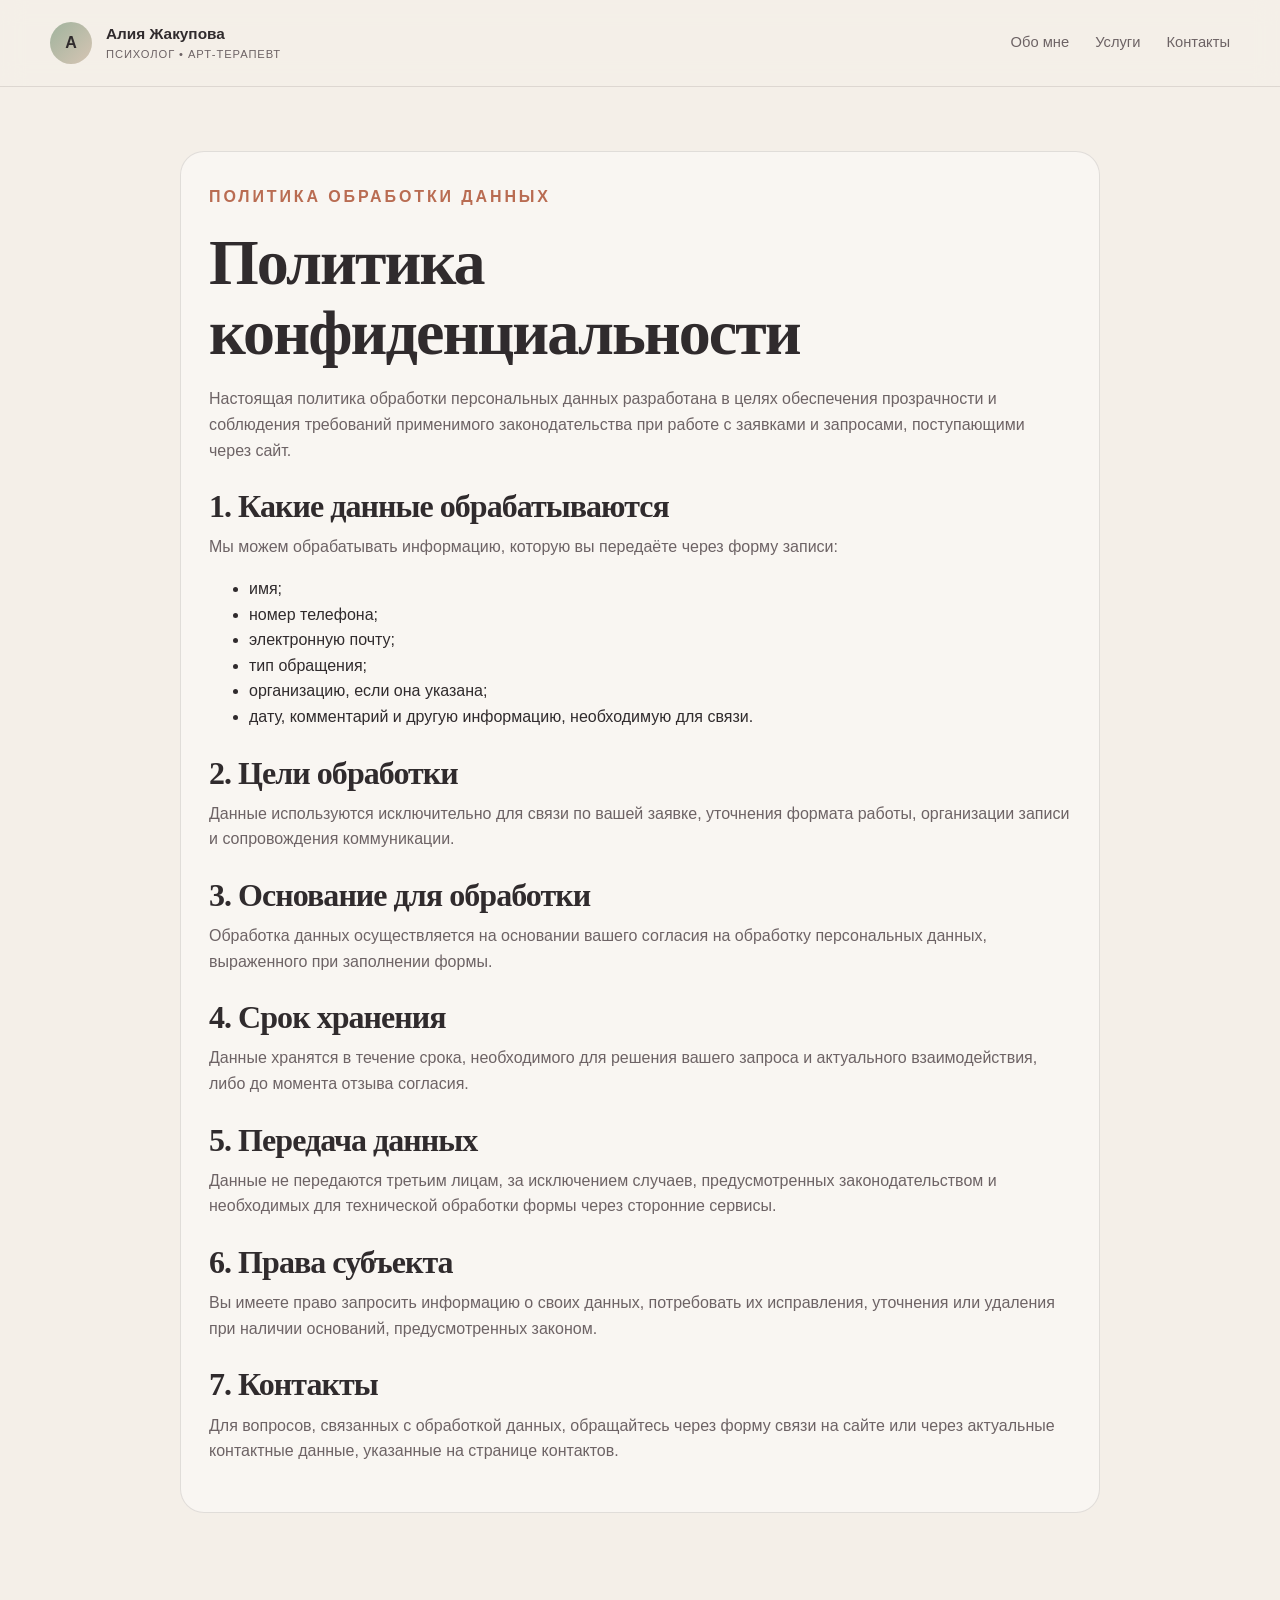
==== privacy-policy.html @ 126ed972 "Initial website build" ====
<!DOCTYPE html>
<html lang="ru">
  <head>
    <meta charset="UTF-8" />
    <meta name="viewport" content="width=device-width, initial-scale=1.0" />
    <title>Политика обработки данных | Алия Жакупова</title>
    <link rel="icon" href="./assets/favicon.svg" type="image/svg+xml" />
    <link rel="stylesheet" href="./styles.css" />
    <style>
      .policy-wrap {
        max-width: 920px;
        margin: 64px auto 96px;
        background: rgba(255,255,255,0.42);
        border: 1px solid var(--border);
        border-radius: 24px;
        padding: 32px 28px;
      }
      .policy-wrap h1 {
        margin-bottom: 18px;
      }
      .policy-wrap h2 {
        font-size: 2rem;
        margin-top: 26px;
      }
      .policy-wrap p,
      .policy-wrap li {
        font-size: 1rem;
      }
    </style>
  </head>
  <body>
    <header class="site-header">
      <div class="container nav-wrap">
        <a href="./index.html" class="brand" aria-label="Главная">
          <span class="brand-mark">А</span>
          <span>
            <strong>Алия Жакупова</strong>
            <small>Психолог • Арт-терапевт</small>
          </span>
        </a>
        <nav class="main-nav" aria-label="Навигация на страницу политики">
          <a href="./index.html#about">Обо мне</a>
          <a href="./index.html#services">Услуги</a>
          <a href="./index.html#contact">Контакты</a>
        </nav>
      </div>
    </header>

    <main class="container policy-wrap">
      <p class="eyebrow">Политика обработки данных</p>
      <h1>Политика конфиденциальности</h1>
      <p>
        Настоящая политика обработки персональных данных разработана в целях обеспечения прозрачности и соблюдения требований
        применимого законодательства при работе с заявками и запросами, поступающими через сайт.
      </p>

      <h2>1. Какие данные обрабатываются</h2>
      <p>Мы можем обрабатывать информацию, которую вы передаёте через форму записи:</p>
      <ul>
        <li>имя;</li>
        <li>номер телефона;</li>
        <li>электронную почту;</li>
        <li>тип обращения;</li>
        <li>организацию, если она указана;</li>
        <li>дату, комментарий и другую информацию, необходимую для связи.</li>
      </ul>

      <h2>2. Цели обработки</h2>
      <p>Данные используются исключительно для связи по вашей заявке, уточнения формата работы, организации записи и сопровождения коммуникации.</p>

      <h2>3. Основание для обработки</h2>
      <p>Обработка данных осуществляется на основании вашего согласия на обработку персональных данных, выраженного при заполнении формы.</p>

      <h2>4. Срок хранения</h2>
      <p>Данные хранятся в течение срока, необходимого для решения вашего запроса и актуального взаимодействия, либо до момента отзыва согласия.</p>

      <h2>5. Передача данных</h2>
      <p>Данные не передаются третьим лицам, за исключением случаев, предусмотренных законодательством и необходимых для технической обработки формы через сторонние сервисы.</p>

      <h2>6. Права субъекта</h2>
      <p>Вы имеете право запросить информацию о своих данных, потребовать их исправления, уточнения или удаления при наличии оснований, предусмотренных законом.</p>

      <h2>7. Контакты</h2>
      <p>Для вопросов, связанных с обработкой данных, обращайтесь через форму связи на сайте или через актуальные контактные данные, указанные на странице контактов.</p>
    </main>
  </body>
</html>
---- styles.css ----
:root {
  --sand: #f4efe8;
  --ivory: #fbf7f2;
  --warm-rose: #d8b0a3;
  --soft-gold: #c7a866;
  --charcoal: #302b2d;
  --muted: #6d6365;
  --sage: #a0b39d;
  --terracotta: #b96c52;
  --cream: #efe7dc;
  --shadow: rgba(31, 24, 26, 0.12);
  --border: rgba(48, 43, 45, 0.12);
  --white: #ffffff;
}

* {
  box-sizing: border-box;
}

html {
  scroll-behavior: smooth;
}

body {
  margin: 0;
  font-family: "Manrope", sans-serif;
  background: var(--sand);
  color: var(--charcoal);
  line-height: 1.6;
}

a {
  color: inherit;
  text-decoration: none;
}

img {
  max-width: 100%;
  display: block;
}

button,
input,
select,
textarea {
  font: inherit;
}

.container {
  width: min(1180px, calc(100% - 32px));
  margin: 0 auto;
}

.section {
  padding: 96px 0;
}

.eyebrow {
  display: inline-block;
  margin: 0 0 18px;
  letter-spacing: 0.18em;
  text-transform: uppercase;
  font-size: 0.74rem;
  color: var(--terracotta);
  font-weight: 700;
}

.section-heading {
  max-width: 760px;
  margin-bottom: 32px;
}

.section-heading.centered {
  margin-left: auto;
  margin-right: auto;
  text-align: center;
}

h1,
h2,
h3 {
  margin-top: 0;
  line-height: 1.1;
  font-family: "Cormorant Garamond", serif;
  font-weight: 600;
  letter-spacing: -0.03em;
}

h1 {
  font-size: clamp(2.8rem, 5vw, 5.1rem);
  margin-bottom: 18px;
}

h2 {
  font-size: clamp(2.2rem, 3vw, 3.4rem);
  margin-bottom: 10px;
}

h3 {
  font-size: clamp(1.8rem, 2vw, 2.5rem);
  margin-bottom: 8px;
}

p {
  margin-top: 0;
  color: var(--muted);
}

.lead {
  font-size: 1.08rem;
  max-width: 620px;
}

.site-header {
  position: sticky;
  top: 0;
  z-index: 10;
  backdrop-filter: blur(12px);
  background: rgba(244, 239, 232, 0.82);
  border-bottom: 1px solid var(--border);
}

.nav-wrap {
  display: flex;
  align-items: center;
  justify-content: space-between;
  gap: 24px;
  min-height: 86px;
}

.brand {
  display: inline-flex;
  align-items: center;
  gap: 14px;
  min-width: 200px;
}

.brand strong,
.brand small {
  display: block;
}

.brand strong {
  font-size: 0.96rem;
}

.brand small {
  color: var(--muted);
  font-size: 0.7rem;
  letter-spacing: 0.08em;
  text-transform: uppercase;
}

.brand-mark {
  display: inline-flex;
  align-items: center;
  justify-content: center;
  width: 42px;
  height: 42px;
  border-radius: 50%;
  background: linear-gradient(135deg, var(--sage), #d6c5b4);
  color: var(--charcoal);
  font-weight: 800;
}

.main-nav {
  display: flex;
  align-items: center;
  gap: 26px;
  font-size: 0.92rem;
  color: var(--muted);
}

.main-nav a {
  position: relative;
}

.main-nav a::after {
  content: "";
  position: absolute;
  left: 0;
  bottom: -8px;
  width: 100%;
  height: 2px;
  background: var(--terracotta);
  transform: scaleX(0);
  transform-origin: left;
  transition: transform 180ms ease;
}

.main-nav a:hover::after,
.main-nav a:focus-visible::after {
  transform: scaleX(1);
}

.button {
  display: inline-flex;
  align-items: center;
  justify-content: center;
  min-height: 52px;
  padding: 0 22px;
  border-radius: 999px;
  border: 1px solid transparent;
  font-weight: 700;
  transition: transform 180ms ease, box-shadow 180ms ease, border-color 180ms ease;
}

.button:hover,
.button:focus-visible {
  transform: translateY(-1px);
  box-shadow: 0 10px 24px rgba(48, 43, 45, 0.1);
}

.button-primary {
  background: linear-gradient(135deg, var(--terracotta), #d38d6f);
  color: var(--white);
}

.button-secondary {
  background: transparent;
  border-color: var(--charcoal);
  color: var(--charcoal);
}

.hero {
  padding-top: 64px;
  background:
    linear-gradient(135deg, rgba(255,255,255,0.4), rgba(244,239,232,0.8)),
    radial-gradient(circle at top left, rgba(199, 168, 102, 0.18), rgba(255,255,255,0) 35%);
}

.hero-grid {
  display: grid;
  grid-template-columns: 1.1fr 0.9fr;
  gap: 42px;
  align-items: center;
}

.hero-copy {
  max-width: 620px;
}

.hero-actions {
  display: flex;
  flex-wrap: wrap;
  gap: 16px;
  margin: 28px 0 20px;
}

.hero-meta {
  list-style: none;
  padding: 0;
  margin: 0;
  display: flex;
  gap: 16px;
  flex-wrap: wrap;
  color: var(--charcoal);
  font-size: 0.9rem;
  font-weight: 600;
}

.hero-meta li {
  padding: 10px 16px;
  border: 1px solid var(--border);
  border-radius: 999px;
  background: rgba(255,255,255,0.45);
}

.image-card {
  position: relative;
  padding: 18px;
  border-radius: 28px;
  background: linear-gradient(180deg, rgba(255,255,255,0.6), rgba(255,255,255,0.25));
  box-shadow: 0 24px 64px var(--shadow);
  border: 1px solid rgba(48, 43, 45, 0.08);
}

.image-card img {
  border-radius: 22px;
  min-height: 500px;
  object-fit: cover;
}

.trust-strip {
  padding: 18px 0 0;
}

.mini-grid {
  display: grid;
  grid-template-columns: repeat(3, minmax(0, 1fr));
  gap: 20px;
  background: rgba(255,255,255,0.46);
  border: 1px solid var(--border);
  border-radius: 18px;
  padding: 18px 24px;
}

.mini-grid div {
  display: flex;
  flex-direction: column;
  gap: 6px;
}

.mini-grid span {
  font-size: 0.7rem;
  text-transform: uppercase;
  letter-spacing: 0.12em;
  color: var(--muted);
}

.split-block {
  display: grid;
  grid-template-columns: 0.8fr 1.2fr;
  gap: 42px;
  align-items: center;
}

.about-copy {
  display: grid;
  gap: 18px;
}

.timeline {
  display: grid;
  gap: 22px;
  margin-top: 14px;
}

.timeline-item {
  display: grid;
  grid-template-columns: 120px 1fr;
  gap: 18px;
  align-items: start;
  padding: 22px 24px;
  border: 1px solid var(--border);
  border-radius: 18px;
  background: rgba(255,255,255,0.3);
}

.year {
  display: inline-flex;
  align-items: center;
  justify-content: center;
  min-width: 96px;
  min-height: 50px;
  border-radius: 999px;
  background: rgba(185, 108, 82, 0.12);
  color: var(--terracotta);
  font-weight: 800;
}

.focus-grid,
.service-grid,
.process-grid,
.gallery-grid {
  display: grid;
  gap: 22px;
}

.focus-grid {
  grid-template-columns: repeat(4, minmax(0, 1fr));
}

.focus-card,
.service-card,
.process-step,
.card-panel {
  background: rgba(255,255,255,0.45);
  border: 1px solid var(--border);
  border-radius: 20px;
  box-shadow: 0 12px 26px rgba(31, 24, 26, 0.04);
}

.focus-card {
  padding: 24px 20px;
  font-weight: 700;
  text-align: center;
  min-height: 120px;
  display: flex;
  align-items: center;
  justify-content: center;
}

.alt-split {
  grid-template-columns: 1fr 1.1fr;
}

.explained-image img {
  min-height: 520px;
  border-radius: 22px;
  object-fit: cover;
}

.process-grid {
  grid-template-columns: repeat(3, minmax(0, 1fr));
}

.process-step {
  padding: 24px 20px;
}

.process-step span {
  display: inline-flex;
  align-items: center;
  justify-content: center;
  width: 52px;
  height: 52px;
  border-radius: 50%;
  background: rgba(160, 179, 157, 0.18);
  font-weight: 800;
  color: var(--charcoal);
  margin-bottom: 18px;
}

.service-grid {
  grid-template-columns: repeat(3, minmax(0, 1fr));
}

.service-card {
  padding: 26px 22px;
}

.service-card h3 {
  font-size: 2.1rem;
}

.corporate-feature {
  background: linear-gradient(135deg, rgba(255,255,255,0.5), rgba(216, 176, 163, 0.12));
}

.corporate-block {
  display: grid;
  grid-template-columns: 1.2fr 0.8fr;
  gap: 32px;
  align-items: center;
}

.corporate-info ul {
  list-style: none;
  padding: 0;
  margin: 22px 0 0;
  display: grid;
  gap: 10px;
}

.corporate-info li::before {
  content: "•";
  color: var(--terracotta);
  font-size: 1.4rem;
  margin-right: 10px;
}

.offer-card {
  display: grid;
  gap: 14px;
  padding: 28px 22px;
  border-radius: 22px;
  background: var(--charcoal);
  color: var(--white);
  border: 1px solid rgba(255,255,255,0.12);
  box-shadow: 0 20px 40px rgba(31, 24, 26, 0.22);
}

.offer-card span,
.offer-card small {
  color: rgba(255,255,255,0.72);
}

.offer-card strong {
  font-size: clamp(2.2rem, 4vw, 3.3rem);
  line-height: 1;
}

.gallery-grid {
  grid-template-columns: repeat(4, minmax(0, 1fr));
}

.gallery-grid img {
  height: 360px;
  width: 100%;
  object-fit: cover;
  border-radius: 18px;
  border: 1px solid var(--border);
}

.video-grid {
  display: grid;
  grid-template-columns: repeat(3, minmax(0, 1fr));
  gap: 22px;
}

.video-item {
  background: rgba(255,255,255,0.42);
  border: 1px solid var(--border);
  border-radius: 18px;
  padding: 10px;
  box-shadow: 0 15px 32px rgba(31, 24, 26, 0.04);
}

.video-embed {
  width: 100%;
  aspect-ratio: 9 / 16;
  border: 0;
  border-radius: 14px;
  display: block;
  background: #000;
}

.contact-grid {
  display: grid;
  grid-template-columns: 0.9fr 1.1fr;
  gap: 34px;
  align-items: start;
}

.contact-list {
  list-style: none;
  padding: 0;
  margin: 28px 0;
  display: grid;
  gap: 16px;
}

.contact-list li {
  display: block;
  padding: 12px 0;
  border-bottom: 1px solid var(--border);
}

.contact-actions {
  display: flex;
  gap: 14px;
  flex-wrap: wrap;
}

.contact-form {
  display: grid;
  gap: 18px;
  padding: 28px 24px;
  background: rgba(255,255,255,0.46);
  border: 1px solid var(--border);
  border-radius: 22px;
}

.contact-form label {
  display: grid;
  gap: 8px;
  color: var(--charcoal);
  font-weight: 600;
}

.contact-form input,
.contact-form select,
.contact-form textarea {
  width: 100%;
  min-height: 50px;
  padding: 12px 14px;
  border: 1px solid rgba(48, 43, 45, 0.18);
  border-radius: 12px;
  background: rgba(255,255,255,0.72);
  color: var(--charcoal);
}

.contact-form textarea {
  resize: vertical;
  min-height: 108px;
}

.checkbox-row {
  display: grid;
  grid-template-columns: 22px 1fr;
  gap: 10px;
  align-items: start;
  line-height: 1.5;
}

.checkbox-row input {
  width: 22px;
  height: 22px;
  margin: 2px 0 0;
}

.captcha-box {
  border-top: 1px solid var(--border);
  padding-top: 12px;
}

.site-footer {
  background: #221d1f;
  color: rgba(255,255,255,0.8);
  padding: 36px 0 54px;
}

.footer-grid {
  display: grid;
  grid-template-columns: repeat(3, minmax(0, 1fr));
  gap: 18px;
  align-items: end;
}

.footer-grid h3,
.footer-grid p,
.footer-grid a {
  color: rgba(255,255,255,0.88);
}

.nav-toggle {
  display: none;
  flex-direction: column;
  gap: 5px;
  background: transparent;
  border: none;
  padding: 8px;
  cursor: pointer;
}

.nav-toggle span {
  width: 24px;
  height: 2px;
  background: var(--charcoal);
  display: block;
}

@media (max-width: 980px) {
  .hero-grid,
  .split-block,
  .corporate-block,
  .contact-grid,
  .alt-split,
  .footer-grid {
    grid-template-columns: 1fr;
  }

  .focus-grid,
  .service-grid,
  .process-grid,
  .gallery-grid,
  .mini-grid {
    grid-template-columns: repeat(2, minmax(0, 1fr));
  }

  .nav-toggle {
    display: flex;
  }

  .main-nav {
    position: absolute;
    left: 16px;
    right: 16px;
    top: calc(100% + 8px);
    flex-direction: column;
    align-items: flex-start;
    padding: 18px 20px;
    background: rgba(255,255,255,0.96);
    border: 1px solid var(--border);
    border-radius: 16px;
    box-shadow: 0 18px 38px rgba(21, 18, 17, 0.08);
    display: none;
  }

  .main-nav.open {
    display: flex;
  }

  .nav-cta {
    display: none;
  }
}

@media (max-width: 620px) {
  .section {
    padding: 72px 0;
  }

  .focus-grid,
  .service-grid,
  .process-grid,
  .gallery-grid,
  .mini-grid {
    grid-template-columns: 1fr;
  }

  .timeline-item {
    grid-template-columns: 1fr;
  }

  .hero-actions,
  .contact-actions {
    flex-direction: column;
    align-items: stretch;
  }

  .button {
    width: 100%;
  }
}
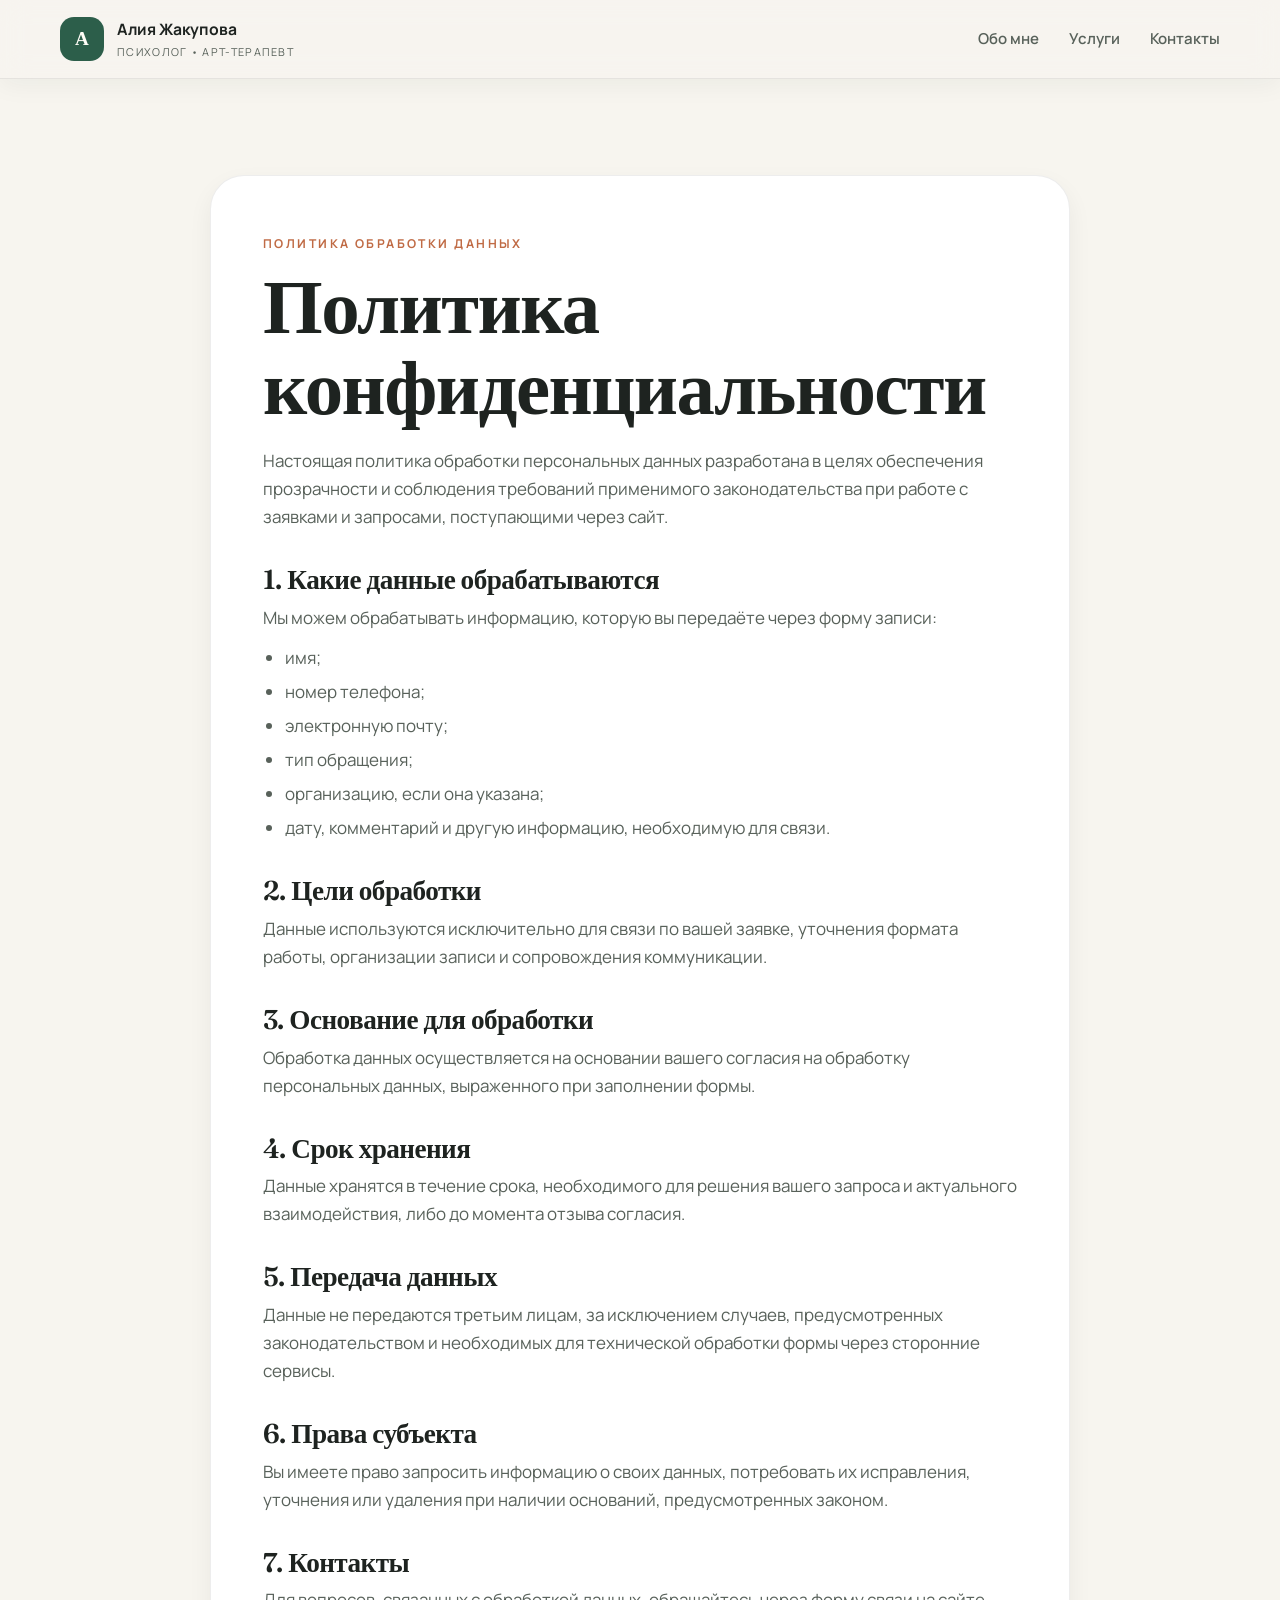
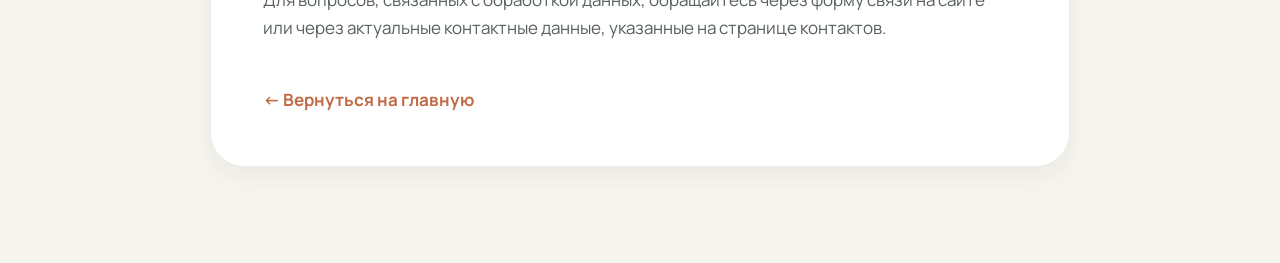
==== commit 63b96298: "Redesign landing page with modern editorial layout - New design system inspired by the provided temp" ====
--- a/privacy-policy.html
+++ b/privacy-policy.html
@@ -4,41 +4,63 @@
     <meta charset="UTF-8" />
     <meta name="viewport" content="width=device-width, initial-scale=1.0" />
     <title>Политика обработки данных | Алия Жакупова</title>
+    <meta name="theme-color" content="#2c5e4a" />
     <link rel="icon" href="./assets/favicon.svg" type="image/svg+xml" />
+    <link rel="preconnect" href="https://fonts.googleapis.com" />
+    <link rel="preconnect" href="https://fonts.gstatic.com" crossorigin />
+    <link
+      href="https://fonts.googleapis.com/css2?family=Fraunces:opsz,wght@9..144,400;9..144,500;9..144,600;9..144,700&family=Manrope:wght@400;500;600;700;800&display=swap"
+      rel="stylesheet"
+    />
     <link rel="stylesheet" href="./styles.css" />
     <style>
       .policy-wrap {
-        max-width: 920px;
-        margin: 64px auto 96px;
-        background: rgba(255,255,255,0.42);
-        border: 1px solid var(--border);
-        border-radius: 24px;
-        padding: 32px 28px;
+        max-width: 860px;
+        margin: clamp(48px, 8vw, 96px) auto;
+        padding: clamp(28px, 5vw, 52px);
+        background: var(--card);
+        border: 1px solid var(--line-soft);
+        border-radius: var(--radius-lg);
+        box-shadow: var(--shadow-sm);
       }
       .policy-wrap h1 {
-        margin-bottom: 18px;
+        margin-bottom: 20px;
       }
       .policy-wrap h2 {
-        font-size: 2rem;
-        margin-top: 26px;
+        font-size: clamp(1.3rem, 2.4vw, 1.7rem);
+        margin: 34px 0 10px;
       }
-      .policy-wrap p,
+      .policy-wrap p {
+        margin-bottom: 12px;
+      }
+      .policy-wrap ul {
+        list-style: disc;
+        padding-left: 22px;
+        margin-bottom: 12px;
+        color: var(--ink-soft);
+      }
       .policy-wrap li {
-        font-size: 1rem;
+        margin-bottom: 6px;
+      }
+      .policy-back {
+        display: inline-block;
+        margin-top: 32px;
+        font-weight: 700;
+        color: var(--clay);
       }
     </style>
   </head>
   <body>
-    <header class="site-header">
+    <header class="site-header is-scrolled">
       <div class="container nav-wrap">
-        <a href="./index.html" class="brand" aria-label="Главная">
+        <a href="./index.html" class="brand" aria-label="Алия Жакупова — на главную">
           <span class="brand-mark">А</span>
-          <span>
+          <span class="brand-text">
             <strong>Алия Жакупова</strong>
             <small>Психолог • Арт-терапевт</small>
           </span>
         </a>
-        <nav class="main-nav" aria-label="Навигация на страницу политики">
+        <nav class="main-nav" aria-label="Навигация">
           <a href="./index.html#about">Обо мне</a>
           <a href="./index.html#services">Услуги</a>
           <a href="./index.html#contact">Контакты</a>
@@ -47,7 +69,7 @@
     </header>
 
     <main class="container policy-wrap">
-      <p class="eyebrow">Политика обработки данных</p>
+      <p class="kicker">Политика обработки данных</p>
       <h1>Политика конфиденциальности</h1>
       <p>
         Настоящая политика обработки персональных данных разработана в целях обеспечения прозрачности и соблюдения требований
@@ -82,6 +104,8 @@
 
       <h2>7. Контакты</h2>
       <p>Для вопросов, связанных с обработкой данных, обращайтесь через форму связи на сайте или через актуальные контактные данные, указанные на странице контактов.</p>
+
+      <a class="policy-back" href="./index.html">← Вернуться на главную</a>
     </main>
   </body>
 </html>
--- a/styles.css
+++ b/styles.css
@@ -1,15 +1,34 @@
+/* ============================================================
+   Алия Жакупова — психолог и арт-терапевт
+   Дизайн-система: тёплый бумажный фон, глубокий зелёный,
+   мягкая шалфейная зелень и терракотовый акцент.
+   ============================================================ */
+
 :root {
-  --sand: #f4efe8;
-  --ivory: #fbf7f2;
-  --warm-rose: #d8b0a3;
-  --soft-gold: #c7a866;
-  --charcoal: #302b2d;
-  --muted: #6d6365;
-  --sage: #a0b39d;
-  --terracotta: #b96c52;
-  --cream: #efe7dc;
-  --shadow: rgba(31, 24, 26, 0.12);
-  --border: rgba(48, 43, 45, 0.12);
+  --paper: #f7f5ef;
+  --paper-2: #fffdf7;
+  --sage: #e4eee2;
+  --sage-2: #cfe3d0;
+  --forest: #2c5e4a;
+  --forest-700: #24503e;
+  --forest-900: #1a3a2d;
+  --ink: #1e2320;
+  --ink-soft: #58615a;
+  --clay: #c06b45;
+  --clay-soft: #ead9cc;
+  --card: #ffffff;
+  --line: rgba(30, 35, 32, 0.12);
+  --line-soft: rgba(30, 35, 32, 0.08);
+  --shadow-sm: 0 10px 24px rgba(26, 40, 32, 0.06);
+  --shadow-md: 0 22px 50px rgba(26, 40, 32, 0.1);
+  --radius: 24px;
+  --radius-lg: 34px;
+  --container: min(1160px, calc(100% - 40px));
+
+  /* совместимость со старой privacy-policy.html */
+  --border: var(--line);
+  --charcoal: var(--ink);
+  --muted: var(--ink-soft);
   --white: #ffffff;
 }
 
@@ -19,14 +38,17 @@
 
 html {
   scroll-behavior: smooth;
+  -webkit-text-size-adjust: 100%;
 }
 
 body {
   margin: 0;
-  font-family: "Manrope", sans-serif;
-  background: var(--sand);
-  color: var(--charcoal);
-  line-height: 1.6;
+  background: var(--paper);
+  color: var(--ink);
+  font-family: "Manrope", "Segoe UI", system-ui, sans-serif;
+  font-size: 17px;
+  line-height: 1.65;
+  -webkit-font-smoothing: antialiased;
 }
 
 a {
@@ -44,30 +66,117 @@
 select,
 textarea {
   font: inherit;
+  color: inherit;
+}
+
+ul,
+ol {
+  margin: 0;
+  padding: 0;
+  list-style: none;
+}
+
+h1,
+h2,
+h3 {
+  margin: 0;
+  font-family: "Fraunces", "Georgia", serif;
+  font-weight: 600;
+  line-height: 1.05;
+  letter-spacing: -0.02em;
+  color: var(--ink);
+  overflow-wrap: break-word;
+}
+
+h1 {
+  font-size: clamp(2.7rem, 6vw, 5rem);
+}
+
+h2 {
+  font-size: clamp(2rem, 4vw, 3.2rem);
+}
+
+h3 {
+  font-size: clamp(1.3rem, 2.2vw, 1.6rem);
+  letter-spacing: -0.01em;
+}
+
+p {
+  margin: 0;
+  color: var(--ink-soft);
 }
 
 .container {
-  width: min(1180px, calc(100% - 32px));
+  width: var(--container);
   margin: 0 auto;
 }
 
 .section {
-  padding: 96px 0;
-}
-
-.eyebrow {
+  padding: clamp(64px, 9vw, 120px) 0;
+}
+
+.skip-link {
+  position: absolute;
+  left: -9999px;
+  top: 0;
+  z-index: 100;
+  padding: 12px 18px;
+  background: var(--ink);
+  color: var(--paper);
+  border-radius: 0 0 12px 0;
+}
+
+.skip-link:focus {
+  left: 0;
+}
+
+/* ---------- Bands ---------- */
+.band-paper {
+  background: var(--paper);
+}
+
+.band-sage {
+  background: var(--sage);
+}
+
+.band-forest {
+  background: var(--forest);
+  color: rgba(247, 245, 239, 0.82);
+}
+
+.band-forest h2,
+.band-forest h3 {
+  color: var(--paper-2);
+}
+
+.band-forest p {
+  color: rgba(247, 245, 239, 0.78);
+}
+
+/* ---------- Typography helpers ---------- */
+.kicker {
   display: inline-block;
-  margin: 0 0 18px;
-  letter-spacing: 0.18em;
+  margin-bottom: 18px;
+  font-size: 0.76rem;
+  font-weight: 700;
+  letter-spacing: 0.2em;
   text-transform: uppercase;
-  font-size: 0.74rem;
-  color: var(--terracotta);
-  font-weight: 700;
+  color: var(--clay);
+}
+
+.band-forest .kicker {
+  color: #e7b79f;
+}
+
+.lead {
+  font-size: clamp(1.05rem, 1.6vw, 1.22rem);
+  color: var(--ink-soft);
+  max-width: 34em;
 }
 
 .section-heading {
-  max-width: 760px;
-  margin-bottom: 32px;
+  max-width: 44rem;
+  margin-bottom: clamp(36px, 5vw, 60px);
 }
 
 .section-heading.centered {
@@ -76,621 +185,1059 @@
   text-align: center;
 }
 
-h1,
-h2,
-h3 {
-  margin-top: 0;
-  line-height: 1.1;
-  font-family: "Cormorant Garamond", serif;
-  font-weight: 600;
-  letter-spacing: -0.03em;
-}
-
-h1 {
-  font-size: clamp(2.8rem, 5vw, 5.1rem);
-  margin-bottom: 18px;
-}
-
-h2 {
-  font-size: clamp(2.2rem, 3vw, 3.4rem);
-  margin-bottom: 10px;
-}
-
-h3 {
-  font-size: clamp(1.8rem, 2vw, 2.5rem);
-  margin-bottom: 8px;
-}
-
-p {
-  margin-top: 0;
-  color: var(--muted);
-}
-
-.lead {
-  font-size: 1.08rem;
-  max-width: 620px;
-}
-
+.prose > * + * {
+  margin-top: 1.15em;
+}
+
+/* ---------- Buttons ---------- */
+.button {
+  --btn-bg: var(--forest);
+  --btn-fg: var(--paper-2);
+  display: inline-flex;
+  align-items: center;
+  justify-content: center;
+  gap: 8px;
+  min-height: 54px;
+  padding: 0 28px;
+  border: 1px solid transparent;
+  border-radius: 999px;
+  background: var(--btn-bg);
+  color: var(--btn-fg);
+  font-weight: 700;
+  font-size: 0.98rem;
+  cursor: pointer;
+  transition: transform 0.18s ease, box-shadow 0.18s ease, background 0.18s ease,
+    border-color 0.18s ease, color 0.18s ease;
+}
+
+.button:hover,
+.button:focus-visible {
+  transform: translateY(-2px);
+  box-shadow: var(--shadow-md);
+}
+
+.button-primary {
+  --btn-bg: var(--forest);
+  --btn-fg: var(--paper-2);
+}
+
+.button-primary:hover {
+  --btn-bg: var(--forest-700);
+}
+
+.button-ghost {
+  --btn-bg: transparent;
+  --btn-fg: var(--ink);
+  border-color: var(--line);
+}
+
+.button-ghost:hover {
+  border-color: var(--ink);
+  box-shadow: none;
+}
+
+.band-forest .button-ghost {
+  --btn-fg: var(--paper-2);
+  border-color: rgba(247, 245, 239, 0.35);
+}
+
+.band-forest .button-ghost:hover {
+  border-color: var(--paper-2);
+  background: rgba(247, 245, 239, 0.08);
+}
+
+/* ---------- Badge (arrow) ---------- */
+.badge {
+  display: inline-flex;
+  align-items: center;
+  justify-content: center;
+  width: 44px;
+  height: 44px;
+  flex: none;
+  border-radius: 50%;
+  background: var(--clay-soft);
+  color: var(--clay);
+}
+
+.badge svg {
+  width: 18px;
+  height: 18px;
+  fill: none;
+  stroke: currentColor;
+  stroke-width: 2.4;
+  stroke-linecap: round;
+  stroke-linejoin: round;
+}
+
+.band-forest .badge {
+  background: rgba(247, 245, 239, 0.14);
+  color: var(--paper-2);
+}
+
+/* ---------- Header ---------- */
 .site-header {
   position: sticky;
   top: 0;
-  z-index: 10;
-  backdrop-filter: blur(12px);
-  background: rgba(244, 239, 232, 0.82);
-  border-bottom: 1px solid var(--border);
+  z-index: 20;
+  background: rgba(247, 245, 239, 0.82);
+  backdrop-filter: blur(14px);
+  -webkit-backdrop-filter: blur(14px);
+  border-bottom: 1px solid transparent;
+  transition: border-color 0.2s ease, box-shadow 0.2s ease, background 0.2s ease;
+}
+
+.site-header.is-scrolled {
+  border-color: var(--line-soft);
+  box-shadow: 0 6px 24px rgba(26, 40, 32, 0.05);
 }
 
 .nav-wrap {
   display: flex;
   align-items: center;
   justify-content: space-between;
-  gap: 24px;
-  min-height: 86px;
+  gap: 20px;
+  min-height: 78px;
 }
 
 .brand {
   display: inline-flex;
   align-items: center;
-  gap: 14px;
-  min-width: 200px;
-}
-
-.brand strong,
-.brand small {
-  display: block;
-}
-
-.brand strong {
-  font-size: 0.96rem;
-}
-
-.brand small {
-  color: var(--muted);
-  font-size: 0.7rem;
-  letter-spacing: 0.08em;
-  text-transform: uppercase;
+  gap: 13px;
 }
 
 .brand-mark {
   display: inline-flex;
   align-items: center;
   justify-content: center;
-  width: 42px;
-  height: 42px;
-  border-radius: 50%;
-  background: linear-gradient(135deg, var(--sage), #d6c5b4);
-  color: var(--charcoal);
-  font-weight: 800;
+  width: 44px;
+  height: 44px;
+  flex: none;
+  border-radius: 14px;
+  background: var(--forest);
+  color: var(--paper-2);
+  font-family: "Fraunces", serif;
+  font-weight: 700;
+  font-size: 1.2rem;
+}
+
+.brand-text strong {
+  display: block;
+  font-size: 0.98rem;
+  font-weight: 700;
+}
+
+.brand-text small {
+  display: block;
+  font-size: 0.68rem;
+  letter-spacing: 0.12em;
+  text-transform: uppercase;
+  color: var(--ink-soft);
 }
 
 .main-nav {
   display: flex;
   align-items: center;
-  gap: 26px;
-  font-size: 0.92rem;
-  color: var(--muted);
+  gap: 30px;
+  font-size: 0.94rem;
+  font-weight: 600;
 }
 
 .main-nav a {
   position: relative;
-}
-
-.main-nav a::after {
+  color: var(--ink-soft);
+  transition: color 0.15s ease;
+}
+
+.main-nav a:not(.nav-cta)::after {
   content: "";
   position: absolute;
   left: 0;
-  bottom: -8px;
+  bottom: -6px;
   width: 100%;
   height: 2px;
-  background: var(--terracotta);
+  background: var(--clay);
   transform: scaleX(0);
   transform-origin: left;
-  transition: transform 180ms ease;
-}
-
-.main-nav a:hover::after,
-.main-nav a:focus-visible::after {
+  transition: transform 0.2s ease;
+}
+
+.main-nav a:not(.nav-cta):hover,
+.main-nav a:not(.nav-cta):focus-visible,
+.main-nav a.is-active {
+  color: var(--ink);
+}
+
+.main-nav a:not(.nav-cta):hover::after,
+.main-nav a:not(.nav-cta):focus-visible::after,
+.main-nav a.is-active::after {
   transform: scaleX(1);
 }
 
-.button {
+.nav-cta {
+  min-height: 44px;
+  padding: 0 22px;
+}
+
+.nav-toggle {
+  display: none;
+  flex-direction: column;
+  gap: 5px;
+  padding: 10px;
+  background: transparent;
+  border: none;
+  cursor: pointer;
+}
+
+.nav-toggle span {
+  width: 24px;
+  height: 2px;
+  background: var(--ink);
+  border-radius: 2px;
+  transition: transform 0.2s ease, opacity 0.2s ease;
+}
+
+.nav-toggle[aria-expanded="true"] span:nth-child(1) {
+  transform: translateY(7px) rotate(45deg);
+}
+
+.nav-toggle[aria-expanded="true"] span:nth-child(2) {
+  opacity: 0;
+}
+
+.nav-toggle[aria-expanded="true"] span:nth-child(3) {
+  transform: translateY(-7px) rotate(-45deg);
+}
+
+/* ---------- Hero ---------- */
+.hero {
+  padding: clamp(40px, 6vw, 80px) 0 clamp(60px, 8vw, 110px);
+  overflow: hidden;
+}
+
+.hero-grid {
+  display: grid;
+  grid-template-columns: 1.05fr 0.95fr;
+  gap: clamp(32px, 5vw, 64px);
+  align-items: center;
+}
+
+.hero-copy h1 {
+  margin-bottom: 22px;
+}
+
+.hero-actions {
+  display: flex;
+  flex-wrap: wrap;
+  gap: 14px;
+  margin: 30px 0 26px;
+}
+
+.hero-chips {
+  display: flex;
+  flex-wrap: wrap;
+  gap: 10px;
+}
+
+.hero-chips li {
+  padding: 9px 16px;
+  border: 1px solid var(--line);
+  border-radius: 999px;
+  font-size: 0.85rem;
+  font-weight: 600;
+  color: var(--ink);
+  background: var(--paper-2);
+}
+
+.hero-figure {
+  position: relative;
+  aspect-ratio: 1 / 1.08;
+  display: flex;
+  align-items: flex-end;
+  justify-content: center;
+}
+
+.hero-shape {
+  position: absolute;
+  border-radius: 46% 54% 44% 56% / 54% 46% 54% 46%;
+}
+
+.hero-shape--main {
+  inset: 6% 4% 0 4%;
+  background: linear-gradient(160deg, var(--forest) 0%, var(--forest-900) 100%);
+}
+
+.hero-shape--accent {
+  width: 42%;
+  height: 42%;
+  right: -4%;
+  top: 2%;
+  border-radius: 42% 58% 46% 54% / 52% 44% 56% 48%;
+  background: var(--sage-2);
+}
+
+.hero-portrait {
+  position: relative;
+  z-index: 2;
+  width: 96%;
+  height: 100%;
+  object-fit: contain;
+  object-position: bottom center;
+  filter: grayscale(1) contrast(1.03);
+  -webkit-filter: grayscale(1) contrast(1.03);
+}
+
+.hero-float {
+  position: absolute;
+  z-index: 3;
+  left: -6%;
+  bottom: 12%;
+  display: inline-flex;
+  align-items: center;
+  gap: 10px;
+  padding: 12px 18px;
+  border-radius: 999px;
+  background: var(--paper-2);
+  box-shadow: var(--shadow-md);
+  font-size: 0.82rem;
+  font-weight: 700;
+  color: var(--ink);
+}
+
+.hero-float__dot {
+  width: 9px;
+  height: 9px;
+  border-radius: 50%;
+  background: var(--clay);
+}
+
+/* ---------- Trust bar ---------- */
+.trust {
+  margin-top: -36px;
+  padding-bottom: 8px;
+}
+
+.trust-bar {
+  display: grid;
+  grid-template-columns: repeat(3, 1fr);
+  gap: 8px 32px;
+  padding: 26px 34px;
+  background: var(--card);
+  border: 1px solid var(--line-soft);
+  border-radius: var(--radius);
+  box-shadow: var(--shadow-sm);
+}
+
+.trust-bar div {
+  display: flex;
+  flex-direction: column;
+  gap: 4px;
+}
+
+.trust-bar span {
+  font-size: 0.7rem;
+  letter-spacing: 0.14em;
+  text-transform: uppercase;
+  color: var(--ink-soft);
+}
+
+.trust-bar strong {
+  font-size: 1rem;
+  font-weight: 700;
+}
+
+/* ---------- Split layouts ---------- */
+.split {
+  display: grid;
+  grid-template-columns: 0.85fr 1.15fr;
+  gap: clamp(28px, 5vw, 64px);
+  align-items: start;
+}
+
+.split--media {
+  grid-template-columns: 1fr 1fr;
+  align-items: center;
+}
+
+.media-frame {
+  border-radius: var(--radius-lg);
+  overflow: hidden;
+  box-shadow: var(--shadow-md);
+}
+
+.media-frame img {
+  width: 100%;
+  height: clamp(340px, 46vw, 540px);
+  object-fit: cover;
+}
+
+/* ---------- Documents ---------- */
+.doc-grid {
+  display: grid;
+  grid-template-columns: repeat(2, 1fr);
+  gap: 20px;
+  margin-bottom: 40px;
+}
+
+.doc-card {
+  display: grid;
+  gap: 10px;
+  padding: 28px;
+  background: var(--card);
+  border: 1px solid var(--line-soft);
+  border-radius: var(--radius);
+  box-shadow: var(--shadow-sm);
+  transition: transform 0.18s ease, box-shadow 0.18s ease;
+}
+
+.doc-card:hover {
+  transform: translateY(-4px);
+  box-shadow: var(--shadow-md);
+}
+
+.doc-card__label {
+  font-size: 0.72rem;
+  letter-spacing: 0.14em;
+  text-transform: uppercase;
+  color: var(--ink-soft);
+}
+
+.doc-card strong {
+  font-size: 1.15rem;
+  font-weight: 700;
+  line-height: 1.35;
+}
+
+/* ---------- Timeline ---------- */
+.timeline {
+  display: grid;
+  gap: 16px;
+}
+
+.timeline-item {
+  display: grid;
+  grid-template-columns: 132px 1fr;
+  gap: 24px;
+  align-items: start;
+  padding: 26px 30px;
+  background: var(--card);
+  border: 1px solid var(--line-soft);
+  border-radius: var(--radius);
+}
+
+.timeline-item h3 {
+  margin-bottom: 6px;
+}
+
+.timeline-year {
   display: inline-flex;
   align-items: center;
   justify-content: center;
-  min-height: 52px;
-  padding: 0 22px;
+  padding: 8px 14px;
   border-radius: 999px;
-  border: 1px solid transparent;
-  font-weight: 700;
-  transition: transform 180ms ease, box-shadow 180ms ease, border-color 180ms ease;
-}
-
-.button:hover,
-.button:focus-visible {
-  transform: translateY(-1px);
-  box-shadow: 0 10px 24px rgba(48, 43, 45, 0.1);
-}
-
-.button-primary {
-  background: linear-gradient(135deg, var(--terracotta), #d38d6f);
-  color: var(--white);
-}
-
-.button-secondary {
-  background: transparent;
-  border-color: var(--charcoal);
-  color: var(--charcoal);
-}
-
-.hero {
-  padding-top: 64px;
-  background:
-    linear-gradient(135deg, rgba(255,255,255,0.4), rgba(244,239,232,0.8)),
-    radial-gradient(circle at top left, rgba(199, 168, 102, 0.18), rgba(255,255,255,0) 35%);
-}
-
-.hero-grid {
-  display: grid;
-  grid-template-columns: 1.1fr 0.9fr;
-  gap: 42px;
-  align-items: center;
-}
-
-.hero-copy {
-  max-width: 620px;
-}
-
-.hero-actions {
-  display: flex;
-  flex-wrap: wrap;
-  gap: 16px;
-  margin: 28px 0 20px;
-}
-
-.hero-meta {
-  list-style: none;
-  padding: 0;
-  margin: 0;
-  display: flex;
-  gap: 16px;
-  flex-wrap: wrap;
-  color: var(--charcoal);
+  background: var(--sage);
+  color: var(--forest-700);
+  font-weight: 800;
   font-size: 0.9rem;
-  font-weight: 600;
-}
-
-.hero-meta li {
-  padding: 10px 16px;
-  border: 1px solid var(--border);
-  border-radius: 999px;
-  background: rgba(255,255,255,0.45);
-}
-
-.image-card {
-  position: relative;
-  padding: 18px;
-  border-radius: 28px;
-  background: linear-gradient(180deg, rgba(255,255,255,0.6), rgba(255,255,255,0.25));
-  box-shadow: 0 24px 64px var(--shadow);
-  border: 1px solid rgba(48, 43, 45, 0.08);
-}
-
-.image-card img {
-  border-radius: 22px;
-  min-height: 500px;
-  object-fit: cover;
-}
-
-.trust-strip {
-  padding: 18px 0 0;
-}
-
-.mini-grid {
-  display: grid;
-  grid-template-columns: repeat(3, minmax(0, 1fr));
-  gap: 20px;
-  background: rgba(255,255,255,0.46);
-  border: 1px solid var(--border);
-  border-radius: 18px;
-  padding: 18px 24px;
-}
-
-.mini-grid div {
+  white-space: nowrap;
+}
+
+/* ---------- Focus grid (forest band) ---------- */
+.focus-grid {
+  display: grid;
+  grid-template-columns: repeat(4, 1fr);
+  gap: 18px;
+}
+
+.focus-item {
   display: flex;
   flex-direction: column;
+  gap: 16px;
+  padding: 26px;
+  border-radius: var(--radius);
+  background: rgba(247, 245, 239, 0.06);
+  border: 1px solid rgba(247, 245, 239, 0.16);
+  color: var(--paper-2);
+  font-weight: 600;
+  line-height: 1.4;
+}
+
+/* ---------- Process ---------- */
+.process-grid {
+  display: grid;
+  grid-template-columns: repeat(3, 1fr);
+  gap: 20px;
+  counter-reset: step;
+}
+
+.process-step {
+  padding: 30px 28px;
+  background: var(--card);
+  border: 1px solid var(--line-soft);
+  border-radius: var(--radius);
+  box-shadow: var(--shadow-sm);
+}
+
+.process-num {
+  display: block;
+  margin-bottom: 14px;
+  font-family: "Fraunces", serif;
+  font-size: 2.4rem;
+  font-weight: 600;
+  color: var(--clay);
+}
+
+.process-step h3 {
+  margin-bottom: 6px;
+}
+
+/* ---------- Services ---------- */
+.service-grid {
+  display: grid;
+  grid-template-columns: repeat(3, 1fr);
+  gap: 20px;
+}
+
+.service-card {
+  display: grid;
+  gap: 14px;
+  padding: 30px 28px;
+  background: var(--card);
+  border: 1px solid var(--line-soft);
+  border-radius: var(--radius);
+  box-shadow: var(--shadow-sm);
+  transition: transform 0.18s ease, box-shadow 0.18s ease;
+}
+
+.service-card:hover {
+  transform: translateY(-4px);
+  box-shadow: var(--shadow-md);
+}
+
+.service-card p {
+  font-size: 0.98rem;
+}
+
+/* ---------- Corporate ---------- */
+.corporate {
+  display: grid;
+  grid-template-columns: 1.15fr 0.85fr;
+  gap: clamp(28px, 5vw, 56px);
+  align-items: center;
+}
+
+.corporate-info h2 {
+  margin-bottom: 14px;
+}
+
+.check-list {
+  display: grid;
+  gap: 12px;
+  margin-top: 26px;
+}
+
+.check-list li {
+  position: relative;
+  padding-left: 34px;
+  color: rgba(247, 245, 239, 0.86);
+  font-weight: 600;
+}
+
+.check-list li::before {
+  content: "";
+  position: absolute;
+  left: 0;
+  top: 2px;
+  width: 20px;
+  height: 20px;
+  border-radius: 50%;
+  background: rgba(247, 245, 239, 0.16);
+  background-image: url("data:image/svg+xml,%3Csvg xmlns='http://www.w3.org/2000/svg' viewBox='0 0 24 24' fill='none' stroke='%23f7f5ef' stroke-width='3' stroke-linecap='round' stroke-linejoin='round'%3E%3Cpath d='M20 6 9 17l-5-5'/%3E%3C/svg%3E");
+  background-repeat: no-repeat;
+  background-position: center;
+  background-size: 12px;
+}
+
+.offer-card {
+  display: grid;
   gap: 6px;
-}
-
-.mini-grid span {
-  font-size: 0.7rem;
-  text-transform: uppercase;
-  letter-spacing: 0.12em;
-  color: var(--muted);
-}
-
-.split-block {
-  display: grid;
-  grid-template-columns: 0.8fr 1.2fr;
-  gap: 42px;
-  align-items: center;
-}
-
-.about-copy {
-  display: grid;
-  gap: 18px;
-}
-
-.timeline {
-  display: grid;
-  gap: 22px;
-  margin-top: 14px;
-}
-
-.timeline-item {
-  display: grid;
-  grid-template-columns: 120px 1fr;
-  gap: 18px;
-  align-items: start;
-  padding: 22px 24px;
-  border: 1px solid var(--border);
-  border-radius: 18px;
-  background: rgba(255,255,255,0.3);
-}
-
-.year {
-  display: inline-flex;
-  align-items: center;
-  justify-content: center;
-  min-width: 96px;
-  min-height: 50px;
-  border-radius: 999px;
-  background: rgba(185, 108, 82, 0.12);
-  color: var(--terracotta);
-  font-weight: 800;
-}
-
-.focus-grid,
-.service-grid,
-.process-grid,
+  padding: 36px 32px;
+  border-radius: var(--radius-lg);
+  background: var(--paper-2);
+  box-shadow: var(--shadow-md);
+  text-align: left;
+}
+
+/* светлая карточка внутри тёмной секции — возвращаем тёмный текст */
+.band-forest .offer-card .kicker {
+  margin-bottom: 8px;
+  color: var(--clay);
+}
+
+.band-forest .offer-card p {
+  color: var(--ink-soft);
+}
+
+.offer-price {
+  font-family: "Fraunces", serif;
+  font-size: clamp(2.6rem, 6vw, 3.6rem);
+  font-weight: 600;
+  line-height: 1;
+  color: var(--ink);
+}
+
+.offer-note {
+  margin-bottom: 22px;
+  color: var(--ink-soft);
+  font-weight: 600;
+}
+
+/* ---------- Gallery ---------- */
 .gallery-grid {
   display: grid;
-  gap: 22px;
-}
-
-.focus-grid {
-  grid-template-columns: repeat(4, minmax(0, 1fr));
-}
-
-.focus-card,
-.service-card,
-.process-step,
-.card-panel {
-  background: rgba(255,255,255,0.45);
-  border: 1px solid var(--border);
-  border-radius: 20px;
-  box-shadow: 0 12px 26px rgba(31, 24, 26, 0.04);
-}
-
-.focus-card {
-  padding: 24px 20px;
-  font-weight: 700;
-  text-align: center;
-  min-height: 120px;
-  display: flex;
-  align-items: center;
-  justify-content: center;
-}
-
-.alt-split {
-  grid-template-columns: 1fr 1.1fr;
-}
-
-.explained-image img {
-  min-height: 520px;
-  border-radius: 22px;
+  grid-template-columns: repeat(4, 1fr);
+  gap: 16px;
+}
+
+.gallery-grid img {
+  width: 100%;
+  height: clamp(300px, 34vw, 380px);
   object-fit: cover;
-}
-
-.process-grid {
-  grid-template-columns: repeat(3, minmax(0, 1fr));
-}
-
-.process-step {
-  padding: 24px 20px;
-}
-
-.process-step span {
-  display: inline-flex;
-  align-items: center;
-  justify-content: center;
-  width: 52px;
-  height: 52px;
-  border-radius: 50%;
-  background: rgba(160, 179, 157, 0.18);
-  font-weight: 800;
-  color: var(--charcoal);
-  margin-bottom: 18px;
-}
-
-.service-grid {
-  grid-template-columns: repeat(3, minmax(0, 1fr));
-}
-
-.service-card {
-  padding: 26px 22px;
-}
-
-.service-card h3 {
-  font-size: 2.1rem;
-}
-
-.corporate-feature {
-  background: linear-gradient(135deg, rgba(255,255,255,0.5), rgba(216, 176, 163, 0.12));
-}
-
-.corporate-block {
-  display: grid;
-  grid-template-columns: 1.2fr 0.8fr;
-  gap: 32px;
-  align-items: center;
-}
-
-.corporate-info ul {
-  list-style: none;
-  padding: 0;
-  margin: 22px 0 0;
-  display: grid;
-  gap: 10px;
-}
-
-.corporate-info li::before {
-  content: "•";
-  color: var(--terracotta);
-  font-size: 1.4rem;
-  margin-right: 10px;
-}
-
-.offer-card {
-  display: grid;
-  gap: 14px;
-  padding: 28px 22px;
-  border-radius: 22px;
-  background: var(--charcoal);
-  color: var(--white);
-  border: 1px solid rgba(255,255,255,0.12);
-  box-shadow: 0 20px 40px rgba(31, 24, 26, 0.22);
-}
-
-.offer-card span,
-.offer-card small {
-  color: rgba(255,255,255,0.72);
-}
-
-.offer-card strong {
-  font-size: clamp(2.2rem, 4vw, 3.3rem);
-  line-height: 1;
-}
-
-.gallery-grid {
-  grid-template-columns: repeat(4, minmax(0, 1fr));
-}
-
-.gallery-grid img {
-  height: 360px;
-  width: 100%;
-  object-fit: cover;
-  border-radius: 18px;
-  border: 1px solid var(--border);
-}
-
+  border-radius: var(--radius);
+  transition: transform 0.3s ease;
+}
+
+.gallery-grid img:hover {
+  transform: scale(1.02);
+}
+
+/* ---------- Video ---------- */
 .video-grid {
   display: grid;
-  grid-template-columns: repeat(3, minmax(0, 1fr));
-  gap: 22px;
+  grid-template-columns: repeat(3, 1fr);
+  gap: 20px;
 }
 
 .video-item {
-  background: rgba(255,255,255,0.42);
-  border: 1px solid var(--border);
-  border-radius: 18px;
   padding: 10px;
-  box-shadow: 0 15px 32px rgba(31, 24, 26, 0.04);
+  background: var(--card);
+  border: 1px solid var(--line-soft);
+  border-radius: var(--radius);
+  box-shadow: var(--shadow-sm);
 }
 
 .video-embed {
   width: 100%;
   aspect-ratio: 9 / 16;
   border: 0;
-  border-radius: 14px;
+  border-radius: 16px;
   display: block;
   background: #000;
 }
 
+/* ---------- Pricing ---------- */
+.pricing-card {
+  max-width: 680px;
+  margin: 0 auto;
+  padding: 44px 40px;
+  text-align: center;
+  background: var(--card);
+  border: 1px solid var(--line-soft);
+  border-radius: var(--radius-lg);
+  box-shadow: var(--shadow-md);
+}
+
+.pricing-price {
+  font-family: "Fraunces", serif;
+  font-size: clamp(2.6rem, 7vw, 4rem);
+  font-weight: 600;
+  line-height: 1;
+  color: var(--ink);
+}
+
+.pricing-note {
+  margin: 14px 0 20px;
+  font-weight: 700;
+  color: var(--clay);
+}
+
+/* ---------- Contact ---------- */
 .contact-grid {
   display: grid;
   grid-template-columns: 0.9fr 1.1fr;
-  gap: 34px;
+  gap: clamp(28px, 5vw, 56px);
   align-items: start;
 }
 
+.contact-copy h2 {
+  margin-bottom: 14px;
+}
+
+.contact-copy .lead,
+.contact-copy p {
+  max-width: 32em;
+}
+
 .contact-list {
-  list-style: none;
-  padding: 0;
+  display: grid;
+  gap: 4px;
   margin: 28px 0;
-  display: grid;
-  gap: 16px;
 }
 
 .contact-list li {
-  display: block;
-  padding: 12px 0;
-  border-bottom: 1px solid var(--border);
+  display: flex;
+  flex-wrap: wrap;
+  align-items: baseline;
+  gap: 14px;
+  padding: 16px 0;
+  border-bottom: 1px solid var(--line);
+}
+
+.contact-list span {
+  min-width: 96px;
+  font-size: 0.74rem;
+  letter-spacing: 0.14em;
+  text-transform: uppercase;
+  color: var(--ink-soft);
+}
+
+.contact-list a {
+  font-weight: 700;
+  font-size: 1.05rem;
+}
+
+.contact-list a:hover {
+  color: var(--clay);
 }
 
 .contact-actions {
   display: flex;
-  gap: 14px;
   flex-wrap: wrap;
+  gap: 12px;
 }
 
 .contact-form {
   display: grid;
+  grid-template-columns: 1fr 1fr;
   gap: 18px;
-  padding: 28px 24px;
-  background: rgba(255,255,255,0.46);
-  border: 1px solid var(--border);
-  border-radius: 22px;
+  padding: clamp(24px, 4vw, 38px);
+  background: var(--paper-2);
+  border: 1px solid var(--line-soft);
+  border-radius: var(--radius-lg);
+  box-shadow: var(--shadow-md);
+}
+
+.field {
+  display: grid;
+  gap: 7px;
+}
+
+.field--full {
+  grid-column: 1 / -1;
 }
 
 .contact-form label {
-  display: grid;
-  gap: 8px;
-  color: var(--charcoal);
-  font-weight: 600;
+  font-size: 0.86rem;
+  font-weight: 700;
+  color: var(--ink);
 }
 
 .contact-form input,
 .contact-form select,
 .contact-form textarea {
   width: 100%;
-  min-height: 50px;
-  padding: 12px 14px;
-  border: 1px solid rgba(48, 43, 45, 0.18);
-  border-radius: 12px;
-  background: rgba(255,255,255,0.72);
-  color: var(--charcoal);
+  min-height: 52px;
+  padding: 13px 15px;
+  background: var(--card);
+  border: 1px solid var(--line);
+  border-radius: 14px;
+  transition: border-color 0.15s ease, box-shadow 0.15s ease;
 }
 
 .contact-form textarea {
   resize: vertical;
-  min-height: 108px;
+  min-height: 110px;
+}
+
+.contact-form input:focus,
+.contact-form select:focus,
+.contact-form textarea:focus {
+  outline: none;
+  border-color: var(--forest);
+  box-shadow: 0 0 0 3px rgba(44, 94, 74, 0.14);
+}
+
+.contact-form input[aria-invalid="true"] {
+  border-color: var(--clay);
+  box-shadow: 0 0 0 3px rgba(192, 107, 69, 0.16);
 }
 
 .checkbox-row {
   display: grid;
   grid-template-columns: 22px 1fr;
-  gap: 10px;
+  gap: 12px;
   align-items: start;
+  font-size: 0.9rem;
+  font-weight: 600;
+  color: var(--ink-soft);
   line-height: 1.5;
 }
 
 .checkbox-row input {
   width: 22px;
   height: 22px;
-  margin: 2px 0 0;
-}
-
-.captcha-box {
-  border-top: 1px solid var(--border);
-  padding-top: 12px;
-}
-
+  margin: 1px 0 0;
+  accent-color: var(--forest);
+}
+
+.submit-button {
+  margin-top: 4px;
+}
+
+.form-status {
+  min-height: 22px;
+  margin: 0;
+  font-weight: 700;
+}
+
+.form-status.success {
+  color: var(--forest-700);
+}
+
+.form-status.error {
+  color: #a53a2a;
+}
+
+/* ---------- Footer ---------- */
 .site-footer {
-  background: #221d1f;
-  color: rgba(255,255,255,0.8);
-  padding: 36px 0 54px;
+  background: var(--forest-900);
+  color: rgba(247, 245, 239, 0.72);
+  padding: clamp(48px, 7vw, 72px) 0 44px;
 }
 
 .footer-grid {
   display: grid;
-  grid-template-columns: repeat(3, minmax(0, 1fr));
-  gap: 18px;
-  align-items: end;
-}
-
-.footer-grid h3,
-.footer-grid p,
+  grid-template-columns: 1.4fr 1fr 1fr;
+  gap: 32px;
+}
+
+.footer-grid h3 {
+  margin: 14px 0 4px;
+  color: var(--paper-2);
+}
+
 .footer-grid a {
-  color: rgba(255,255,255,0.88);
-}
-
-.nav-toggle {
-  display: none;
-  flex-direction: column;
-  gap: 5px;
-  background: transparent;
-  border: none;
-  padding: 8px;
-  cursor: pointer;
-}
-
-.nav-toggle span {
-  width: 24px;
-  height: 2px;
-  background: var(--charcoal);
   display: block;
-}
-
-@media (max-width: 980px) {
-  .hero-grid,
-  .split-block,
-  .corporate-block,
-  .contact-grid,
-  .alt-split,
-  .footer-grid {
+  padding: 5px 0;
+  color: rgba(247, 245, 239, 0.78);
+  transition: color 0.15s ease;
+}
+
+.footer-grid a:hover {
+  color: var(--paper-2);
+}
+
+.footer-label {
+  font-size: 0.72rem;
+  letter-spacing: 0.16em;
+  text-transform: uppercase;
+  color: rgba(247, 245, 239, 0.5);
+  margin-bottom: 8px;
+}
+
+.brand-mark--footer {
+  background: rgba(247, 245, 239, 0.14);
+  color: var(--paper-2);
+}
+
+.footer-copy {
+  margin-top: 16px;
+  font-size: 0.85rem;
+  color: rgba(247, 245, 239, 0.5);
+}
+
+/* ---------- Reveal on scroll ---------- */
+.reveal {
+  opacity: 0;
+  transform: translateY(24px);
+  transition: opacity 0.6s ease, transform 0.6s ease;
+}
+
+.reveal.in {
+  opacity: 1;
+  transform: none;
+}
+
+/* ---------- Focus visibility ---------- */
+:focus-visible {
+  outline: 3px solid var(--clay);
+  outline-offset: 3px;
+  border-radius: 4px;
+}
+
+/* ============================================================
+   Responsive
+   ============================================================ */
+@media (max-width: 1000px) {
+  .hero-grid {
     grid-template-columns: 1fr;
   }
 
+  .hero-figure {
+    order: -1;
+    max-width: 400px;
+    margin: 0 auto;
+    width: 100%;
+  }
+
+  .hero-float {
+    left: auto;
+    right: 4%;
+    bottom: 6%;
+    font-size: 0.76rem;
+    padding: 10px 14px;
+  }
+
+  .split,
+  .split--media,
+  .corporate,
+  .contact-grid {
+    grid-template-columns: 1fr;
+  }
+
+  .split--media .media-frame {
+    order: 2;
+  }
+
+  .focus-grid {
+    grid-template-columns: repeat(2, 1fr);
+  }
+
+  .service-grid,
+  .process-grid,
+  .video-grid {
+    grid-template-columns: repeat(2, 1fr);
+  }
+
+  .gallery-grid {
+    grid-template-columns: repeat(2, 1fr);
+  }
+
+  .main-nav {
+    position: absolute;
+    left: 20px;
+    right: 20px;
+    top: calc(100% + 10px);
+    flex-direction: column;
+    align-items: stretch;
+    gap: 6px;
+    padding: 16px;
+    background: var(--paper-2);
+    border: 1px solid var(--line);
+    border-radius: 20px;
+    box-shadow: var(--shadow-md);
+    display: none;
+  }
+
+  .main-nav.open {
+    display: flex;
+  }
+
+  .main-nav a:not(.nav-cta) {
+    padding: 12px 10px;
+    border-radius: 12px;
+  }
+
+  .main-nav a:not(.nav-cta)::after {
+    display: none;
+  }
+
+  .main-nav a:not(.nav-cta):hover,
+  .main-nav a:not(.nav-cta).is-active {
+    background: var(--sage);
+  }
+
+  .nav-cta {
+    margin-top: 6px;
+    min-height: 50px;
+  }
+
+  .nav-toggle {
+    display: flex;
+  }
+}
+
+@media (max-width: 620px) {
+  body {
+    font-size: 16px;
+  }
+
+  h1 {
+    font-size: clamp(2.1rem, 8.5vw, 2.6rem);
+  }
+
+  h2 {
+    font-size: clamp(1.6rem, 6.5vw, 2rem);
+  }
+
+  .hero-float {
+    display: none;
+  }
+
+  .hero-figure {
+    max-width: 340px;
+  }
+
+  .trust {
+    margin-top: -20px;
+  }
+
+  .trust-bar {
+    grid-template-columns: 1fr;
+    padding: 22px 24px;
+  }
+
+  .doc-grid,
   .focus-grid,
   .service-grid,
   .process-grid,
+  .video-grid,
   .gallery-grid,
-  .mini-grid {
-    grid-template-columns: repeat(2, minmax(0, 1fr));
-  }
-
-  .nav-toggle {
-    display: flex;
-  }
-
-  .main-nav {
-    position: absolute;
-    left: 16px;
-    right: 16px;
-    top: calc(100% + 8px);
-    flex-direction: column;
-    align-items: flex-start;
-    padding: 18px 20px;
-    background: rgba(255,255,255,0.96);
-    border: 1px solid var(--border);
-    border-radius: 16px;
-    box-shadow: 0 18px 38px rgba(21, 18, 17, 0.08);
-    display: none;
-  }
-
-  .main-nav.open {
-    display: flex;
-  }
-
-  .nav-cta {
-    display: none;
-  }
-}
-
-@media (max-width: 620px) {
-  .section {
-    padding: 72px 0;
-  }
-
-  .focus-grid,
-  .service-grid,
-  .process-grid,
-  .gallery-grid,
-  .mini-grid {
+  .contact-form {
     grid-template-columns: 1fr;
   }
 
   .timeline-item {
     grid-template-columns: 1fr;
-  }
-
-  .hero-actions,
-  .contact-actions {
-    flex-direction: column;
-    align-items: stretch;
-  }
-
-  .button {
+    gap: 12px;
+    padding: 24px;
+  }
+
+  .footer-grid {
+    grid-template-columns: 1fr;
+    gap: 28px;
+  }
+
+  .hero-actions .button,
+  .contact-actions .button {
     width: 100%;
   }
 }
+
+@media (prefers-reduced-motion: reduce) {
+  html {
+    scroll-behavior: auto;
+  }
+
+  .reveal {
+    opacity: 1;
+    transform: none;
+    transition: none;
+  }
+
+  .button:hover,
+  .doc-card:hover,
+  .service-card:hover,
+  .gallery-grid img:hover {
+    transform: none;
+  }
+}
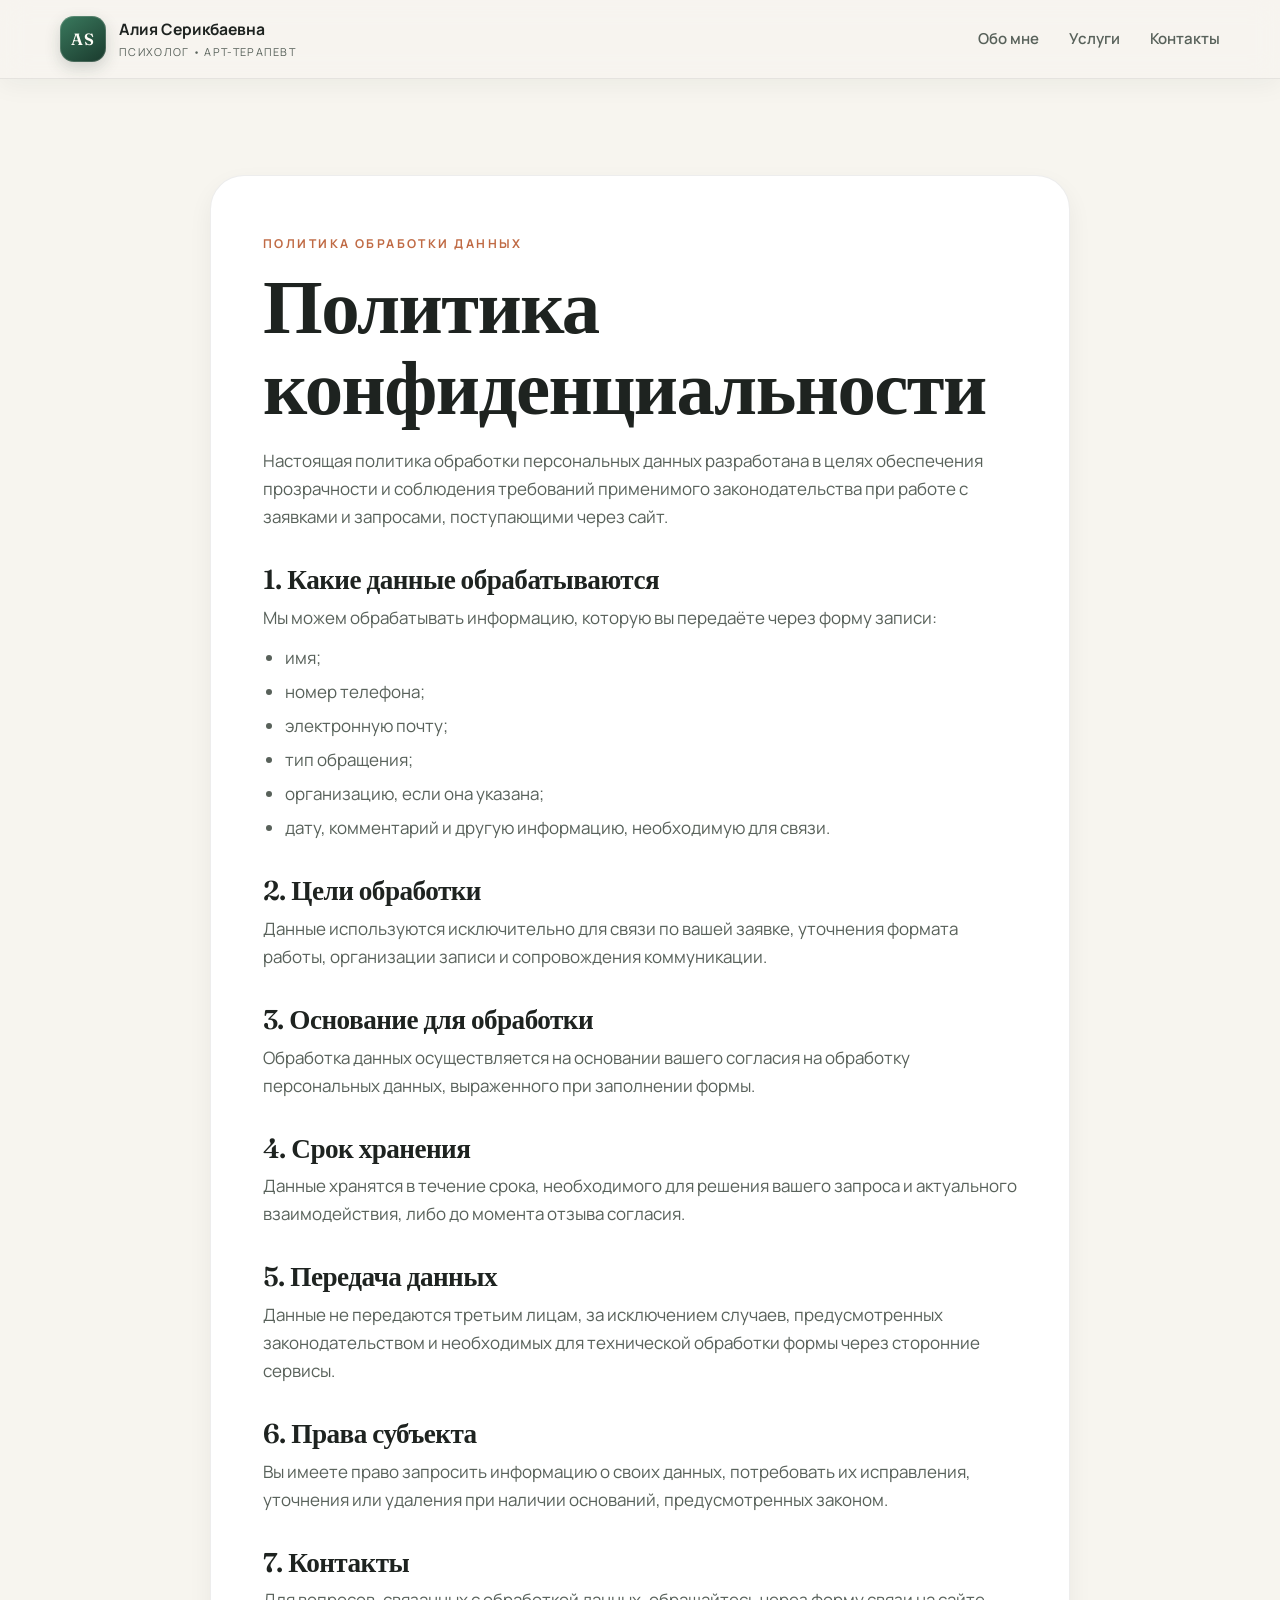
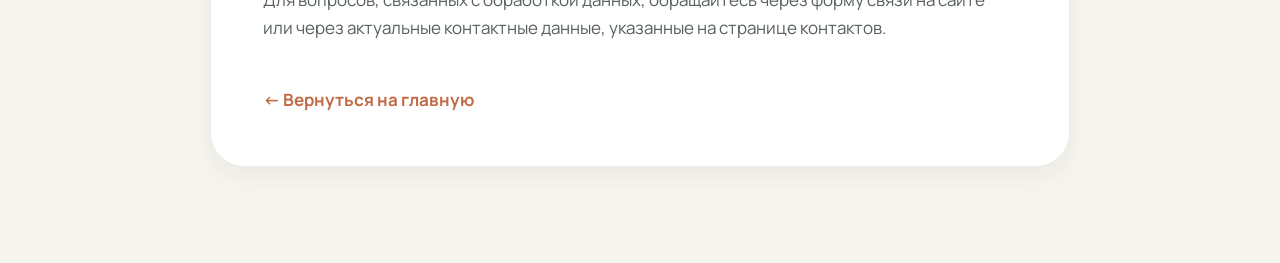
==== commit 1bbb329c: "Content update: name, education, children focus, WhatsApp form - Rename displayed name to "Алия Сери" ====
--- a/privacy-policy.html
+++ b/privacy-policy.html
@@ -3,7 +3,7 @@
   <head>
     <meta charset="UTF-8" />
     <meta name="viewport" content="width=device-width, initial-scale=1.0" />
-    <title>Политика обработки данных | Алия Жакупова</title>
+    <title>Политика обработки данных | Алия Серикбаевна</title>
     <meta name="theme-color" content="#2c5e4a" />
     <link rel="icon" href="./assets/favicon.svg" type="image/svg+xml" />
     <link rel="preconnect" href="https://fonts.googleapis.com" />
@@ -53,10 +53,10 @@
   <body>
     <header class="site-header is-scrolled">
       <div class="container nav-wrap">
-        <a href="./index.html" class="brand" aria-label="Алия Жакупова — на главную">
-          <span class="brand-mark">А</span>
+        <a href="./index.html" class="brand" aria-label="Алия Серикбаевна — на главную">
+          <span class="brand-mark" aria-hidden="true">AS</span>
           <span class="brand-text">
-            <strong>Алия Жакупова</strong>
+            <strong>Алия Серикбаевна</strong>
             <small>Психолог • Арт-терапевт</small>
           </span>
         </a>
--- a/styles.css
+++ b/styles.css
@@ -1,5 +1,5 @@
 /* ============================================================
-   Алия Жакупова — психолог и арт-терапевт
+   Алия Серикбаевна — психолог и арт-терапевт
    Дизайн-система: тёплый бумажный фон, глубокий зелёный,
    мягкая шалфейная зелень и терракотовый акцент.
    ============================================================ */
@@ -309,15 +309,18 @@
   display: inline-flex;
   align-items: center;
   justify-content: center;
-  width: 44px;
-  height: 44px;
+  width: 46px;
+  height: 46px;
   flex: none;
   border-radius: 14px;
-  background: var(--forest);
+  background: linear-gradient(145deg, #3a7a5e 0%, var(--forest-900) 100%);
+  box-shadow: inset 0 0 0 1px rgba(247, 245, 239, 0.18),
+    0 6px 16px rgba(26, 40, 32, 0.18);
   color: var(--paper-2);
   font-family: "Fraunces", serif;
-  font-weight: 700;
-  font-size: 1.2rem;
+  font-weight: 600;
+  font-size: 1.02rem;
+  letter-spacing: 0.04em;
 }
 
 .brand-text strong {
@@ -450,7 +453,7 @@
 
 .hero-figure {
   position: relative;
-  aspect-ratio: 1 / 1.08;
+  aspect-ratio: 1 / 1.04;
   display: flex;
   align-items: flex-end;
   justify-content: center;
@@ -458,21 +461,20 @@
 
 .hero-shape {
   position: absolute;
-  border-radius: 46% 54% 44% 56% / 54% 46% 54% 46%;
+  border-radius: 50%;
 }
 
 .hero-shape--main {
-  inset: 6% 4% 0 4%;
-  background: linear-gradient(160deg, var(--forest) 0%, var(--forest-900) 100%);
+  inset: -6% -6% -4% -2%;
+  background: linear-gradient(155deg, #3f8163 0%, var(--forest) 45%, var(--forest-900) 100%);
 }
 
 .hero-shape--accent {
-  width: 42%;
-  height: 42%;
-  right: -4%;
-  top: 2%;
-  border-radius: 42% 58% 46% 54% / 52% 44% 56% 48%;
-  background: var(--sage-2);
+  width: 46%;
+  height: 46%;
+  right: -9%;
+  top: -7%;
+  background: #63a486;
 }
 
 .hero-portrait {
@@ -571,6 +573,15 @@
 }
 
 /* ---------- Documents ---------- */
+.doc-group-title {
+  font-size: clamp(1.15rem, 2vw, 1.4rem);
+  margin: 8px 0 18px;
+}
+
+.doc-grid + .doc-group-title {
+  margin-top: 36px;
+}
+
 .doc-grid {
   display: grid;
   grid-template-columns: repeat(2, 1fr);
@@ -626,6 +637,23 @@
 
 .timeline-item h3 {
   margin-bottom: 6px;
+}
+
+.timeline-docs {
+  display: flex;
+  flex-wrap: wrap;
+  gap: 8px 20px;
+  margin-top: 12px;
+}
+
+.timeline-docs a {
+  font-weight: 700;
+  font-size: 0.86rem;
+  color: var(--clay);
+}
+
+.timeline-docs a:hover {
+  text-decoration: underline;
 }
 
 .timeline-year {
@@ -1007,6 +1035,12 @@
   color: #a53a2a;
 }
 
+.form-hint {
+  margin: 0;
+  font-size: 0.82rem;
+  color: var(--ink-soft);
+}
+
 /* ---------- Footer ---------- */
 .site-footer {
   background: var(--forest-900);
@@ -1046,6 +1080,7 @@
 
 .brand-mark--footer {
   background: rgba(247, 245, 239, 0.14);
+  box-shadow: inset 0 0 0 1px rgba(247, 245, 239, 0.2);
   color: var(--paper-2);
 }
 
@@ -1053,6 +1088,24 @@
   margin-top: 16px;
   font-size: 0.85rem;
   color: rgba(247, 245, 239, 0.5);
+}
+
+.footer-made {
+  margin-top: 40px;
+  padding-top: 22px;
+  border-top: 1px solid rgba(247, 245, 239, 0.12);
+  font-size: 0.82rem;
+  color: rgba(247, 245, 239, 0.45);
+}
+
+.footer-made a {
+  color: rgba(247, 245, 239, 0.82);
+  font-weight: 700;
+  transition: color 0.15s ease;
+}
+
+.footer-made a:hover {
+  color: var(--paper-2);
 }
 
 /* ---------- Reveal on scroll ---------- */
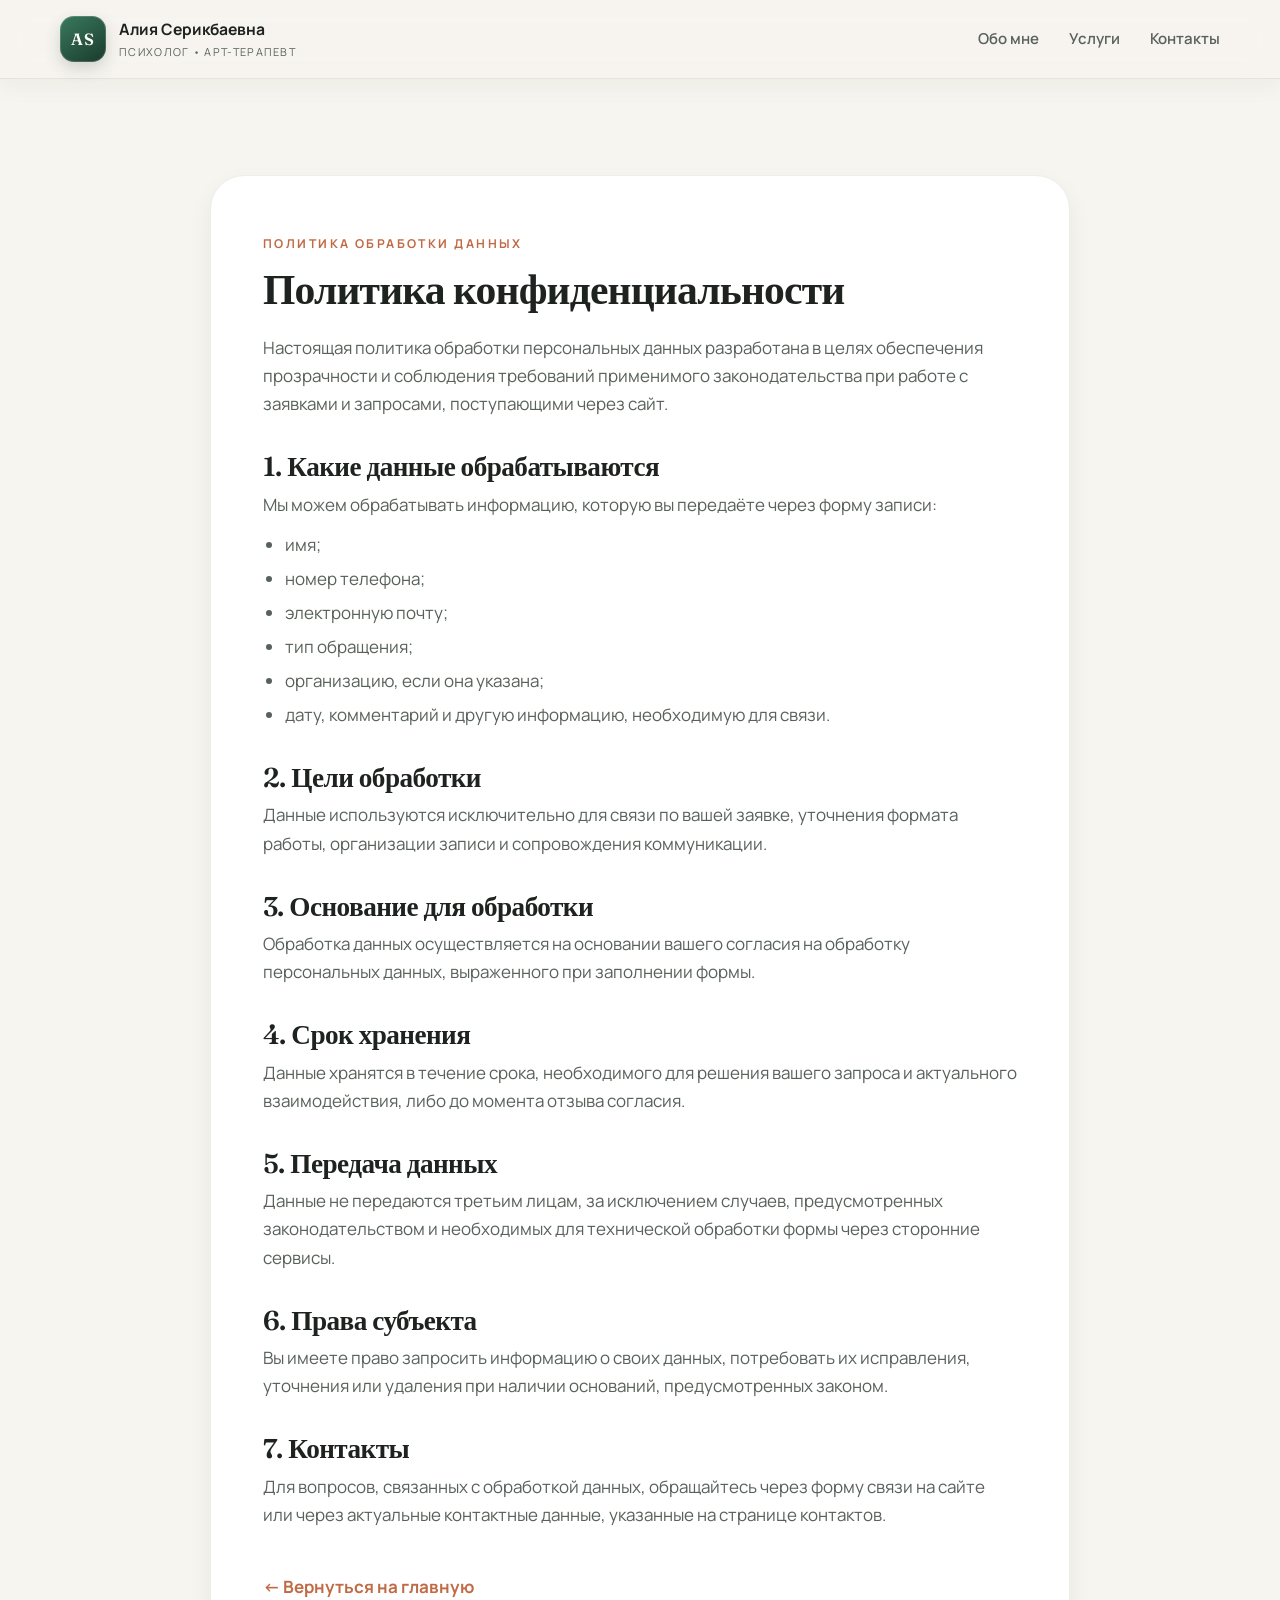
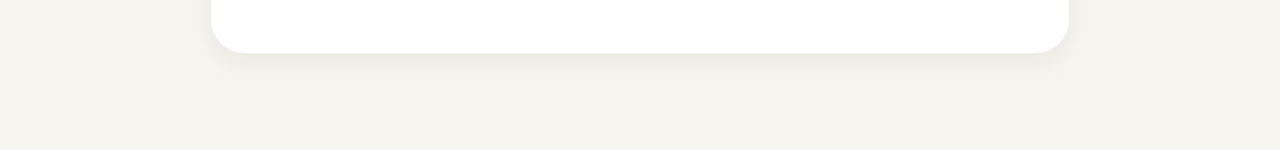
==== commit 8eae192e: "Fix oversized h1 on privacy policy page It inherited the homepage hero's clamp(2.7rem, 6vw, 5rem) si" ====
--- a/privacy-policy.html
+++ b/privacy-policy.html
@@ -4,7 +4,13 @@
     <meta charset="UTF-8" />
     <meta name="viewport" content="width=device-width, initial-scale=1.0" />
     <title>Политика обработки данных | Алия Серикбаевна</title>
+    <meta
+      name="description"
+      content="Политика обработки персональных данных сайта психолога и арт-терапевта Алии Серикбаевны."
+    />
+    <meta name="robots" content="index, follow" />
     <meta name="theme-color" content="#2c5e4a" />
+    <link rel="canonical" href="https://kbmaxat.github.io/aliya/privacy-policy.html" />
     <link rel="icon" href="./assets/favicon.svg" type="image/svg+xml" />
     <link rel="preconnect" href="https://fonts.googleapis.com" />
     <link rel="preconnect" href="https://fonts.gstatic.com" crossorigin />
@@ -12,7 +18,7 @@
       href="https://fonts.googleapis.com/css2?family=Fraunces:opsz,wght@9..144,400;9..144,500;9..144,600;9..144,700&family=Manrope:wght@400;500;600;700;800&display=swap"
       rel="stylesheet"
     />
-    <link rel="stylesheet" href="./styles.css" />
+    <link rel="stylesheet" href="./styles.css?v=20260907" />
     <style>
       .policy-wrap {
         max-width: 860px;
@@ -24,6 +30,8 @@
         box-shadow: var(--shadow-sm);
       }
       .policy-wrap h1 {
+        font-size: clamp(1.9rem, 4.4vw, 2.6rem);
+        line-height: 1.15;
         margin-bottom: 20px;
       }
       .policy-wrap h2 {
--- a/styles.css
+++ b/styles.css
@@ -113,6 +113,7 @@
 
 .section {
   padding: clamp(64px, 9vw, 120px) 0;
+  overflow-x: clip; /* сдерживает боковые сдвиги анимаций появления */
 }
 
 .skip-link {
@@ -187,6 +188,17 @@
 
 .prose > * + * {
   margin-top: 1.15em;
+}
+
+/* Выключка по ширине для блоков с длинным текстом */
+.prose p,
+.corporate-info > p,
+.contact-copy > p,
+.pricing-card > p,
+.about-copy p {
+  text-align: justify;
+  -webkit-hyphens: auto;
+  hyphens: auto;
 }
 
 /* ---------- Buttons ---------- */
@@ -570,6 +582,50 @@
   width: 100%;
   height: clamp(340px, 46vw, 540px);
   object-fit: cover;
+  transition: transform 0.6s var(--ease-out);
+}
+
+.media-frame:hover img,
+.about-photo:hover img {
+  transform: scale(1.03);
+}
+
+.about-photo {
+  position: relative;
+  margin: 0;
+  border-radius: var(--radius-lg);
+  overflow: hidden;
+  box-shadow: var(--shadow-md);
+}
+
+.about-photo img {
+  display: block;
+  width: 100%;
+  height: clamp(380px, 52vw, 560px);
+  object-fit: cover;
+  object-position: 50% 12%;
+  transition: transform 0.6s var(--ease-out);
+}
+
+.about-photo figcaption {
+  position: absolute;
+  inset: 0 0 auto 0;
+  padding: 24px 26px 56px;
+  background: linear-gradient(
+    180deg,
+    rgba(18, 30, 24, 0.88) 0%,
+    rgba(18, 30, 24, 0.66) 45%,
+    rgba(18, 30, 24, 0) 100%
+  );
+}
+
+.about-photo figcaption h2 {
+  margin: 0;
+  max-width: 22ch;
+  color: #fff;
+  font-size: clamp(1.35rem, 2.6vw, 2rem);
+  line-height: 1.15;
+  text-shadow: 0 2px 14px rgba(0, 0, 0, 0.45);
 }
 
 /* ---------- Documents ---------- */
@@ -1108,16 +1164,154 @@
   color: var(--paper-2);
 }
 
-/* ---------- Reveal on scroll ---------- */
+/* ============================================================
+   Движение и интерактив — единый набор для всех блоков
+   ============================================================ */
+:root {
+  --ease-out: cubic-bezier(0.16, 1, 0.3, 1);
+}
+
+/* --- Появление блока при прокрутке (одинаково везде) --- */
 .reveal {
   opacity: 0;
-  transform: translateY(24px);
-  transition: opacity 0.6s ease, transform 0.6s ease;
+  transform: translateY(40px) scale(0.985);
+  transition: opacity 0.7s var(--ease-out), transform 0.7s var(--ease-out);
+  transition-delay: var(--reveal-delay, 0ms);
+  will-change: opacity, transform;
 }
 
 .reveal.in {
   opacity: 1;
   transform: none;
+}
+
+/* --- Заголовок секции: маска снизу вверх (одинаково везде) --- */
+.section-heading.reveal h2 {
+  clip-path: inset(0 0 110% 0);
+  transform: translateY(14px);
+  transition: clip-path 0.9s var(--ease-out), transform 0.9s var(--ease-out);
+  transition-delay: 110ms;
+}
+
+.section-heading.reveal.in h2 {
+  clip-path: inset(0 0 -10% 0);
+  transform: none;
+}
+
+/* --- Мягкий параллакс фоновых фигур в hero --- */
+.hero-shape {
+  will-change: transform;
+  transition: transform 0.1s linear;
+}
+
+/* --- Ховер карточек: одинаковый подъём во всех блоках --- */
+.doc-card,
+.service-card,
+.focus-item,
+.process-step,
+.timeline-item,
+.video-item,
+.pricing-card {
+  transition: transform 0.32s var(--ease-out), box-shadow 0.32s var(--ease-out),
+    border-color 0.32s ease, background-color 0.32s ease;
+}
+
+.doc-card:hover,
+.service-card:hover,
+.process-step:hover,
+.timeline-item:hover,
+.video-item:hover,
+.pricing-card:hover {
+  transform: translateY(-6px);
+  box-shadow: var(--shadow-md);
+  border-color: rgba(192, 107, 69, 0.4);
+}
+
+.focus-item:hover {
+  transform: translateY(-6px);
+  background: rgba(247, 245, 239, 0.13);
+  border-color: rgba(247, 245, 239, 0.32);
+}
+
+/* значок-стрелка реагирует на ховер карточки */
+.doc-card .badge,
+.service-card .badge,
+.focus-item .badge {
+  transition: transform 0.32s var(--ease-out), background-color 0.32s ease,
+    color 0.32s ease;
+}
+
+.doc-card:hover .badge,
+.service-card:hover .badge {
+  transform: translate(2px, -2px) rotate(10deg);
+  background: var(--clay);
+  color: #fff;
+}
+
+.focus-item:hover .badge {
+  transform: translate(2px, -2px) rotate(10deg);
+  background: var(--paper-2);
+  color: var(--forest-900);
+}
+
+/* --- Ховер картинок: одинаковый зум во всех блоках --- */
+.media-frame img,
+.about-photo img,
+.gallery-grid img {
+  transition: transform 0.6s var(--ease-out);
+}
+
+.media-frame:hover img,
+.about-photo:hover img,
+.gallery-grid img:hover {
+  transform: scale(1.045);
+}
+
+/* --- Ховер текстовых ссылок: подчёркивание «рисуется» --- */
+.contact-list a,
+.footer-grid a,
+.timeline-docs a,
+.footer-made a {
+  background-image: linear-gradient(currentColor, currentColor);
+  background-size: 0% 1.5px;
+  background-position: 0 100%;
+  background-repeat: no-repeat;
+  transition: background-size 0.3s var(--ease-out), color 0.2s ease;
+}
+
+.contact-list a:hover,
+.footer-grid a:hover,
+.timeline-docs a:hover,
+.footer-made a:hover {
+  background-size: 100% 1.5px;
+}
+
+/* --- Ховер чипов в hero: заливка --- */
+.hero-chips li {
+  transition: background-color 0.25s ease, color 0.25s ease,
+    border-color 0.25s ease, transform 0.25s var(--ease-out);
+}
+
+.hero-chips li:hover {
+  background: var(--forest);
+  color: var(--paper-2);
+  border-color: var(--forest);
+  transform: translateY(-2px);
+}
+
+/* --- Кнопки: лёгкое нажатие --- */
+.button:active {
+  transform: translateY(0) scale(0.98);
+}
+
+/* --- Карточка КП на тёмном фоне --- */
+.offer-card {
+  transition: transform 0.32s var(--ease-out), box-shadow 0.32s var(--ease-out);
+}
+
+.offer-card:hover {
+  transform: translateY(-6px);
+  box-shadow: 0 30px 60px rgba(0, 0, 0, 0.28);
 }
 
 /* ---------- Focus visibility ---------- */
@@ -1287,10 +1481,62 @@
     transition: none;
   }
 
+  .section-heading.reveal h2,
+  .section-heading.reveal.in h2 {
+    clip-path: none;
+    transform: none;
+    transition: none;
+  }
+
+  .hero-shape,
+  [data-parallax] {
+    transition: none;
+    transform: none !important;
+  }
+
   .button:hover,
+  .button:active,
   .doc-card:hover,
   .service-card:hover,
-  .gallery-grid img:hover {
+  .focus-item:hover,
+  .process-step:hover,
+  .timeline-item:hover,
+  .video-item:hover,
+  .pricing-card:hover,
+  .offer-card:hover,
+  .hero-chips li:hover,
+  .doc-card:hover .badge,
+  .service-card:hover .badge,
+  .focus-item:hover .badge,
+  .gallery-grid img:hover,
+  .media-frame:hover img,
+  .about-photo:hover img {
     transform: none;
   }
 }
+
+/* Shared clipping boundary keeps the cutout inside its green background. */
+.hero-portrait-frame {
+  position: absolute;
+  inset: -6% -6% -4% -2%;
+  overflow: hidden;
+  border-radius: 50%;
+  background: linear-gradient(155deg, #3f8163 0%, var(--forest) 45%, var(--forest-900) 100%);
+  z-index: 1;
+}
+.hero-portrait-frame .hero-portrait {
+  position: absolute;
+  inset: 6% 3% 0;
+  width: 94%;
+  height: 94%;
+  object-fit: contain;
+  object-position: bottom center;
+}
+.hero-shape--accent {
+  width: 52%;
+  height: 39%;
+  border-radius: 64% 36% 58% 42% / 43% 61% 39% 57%;
+  right: -10%;
+  top: -9%;
+  z-index: 0;
+}
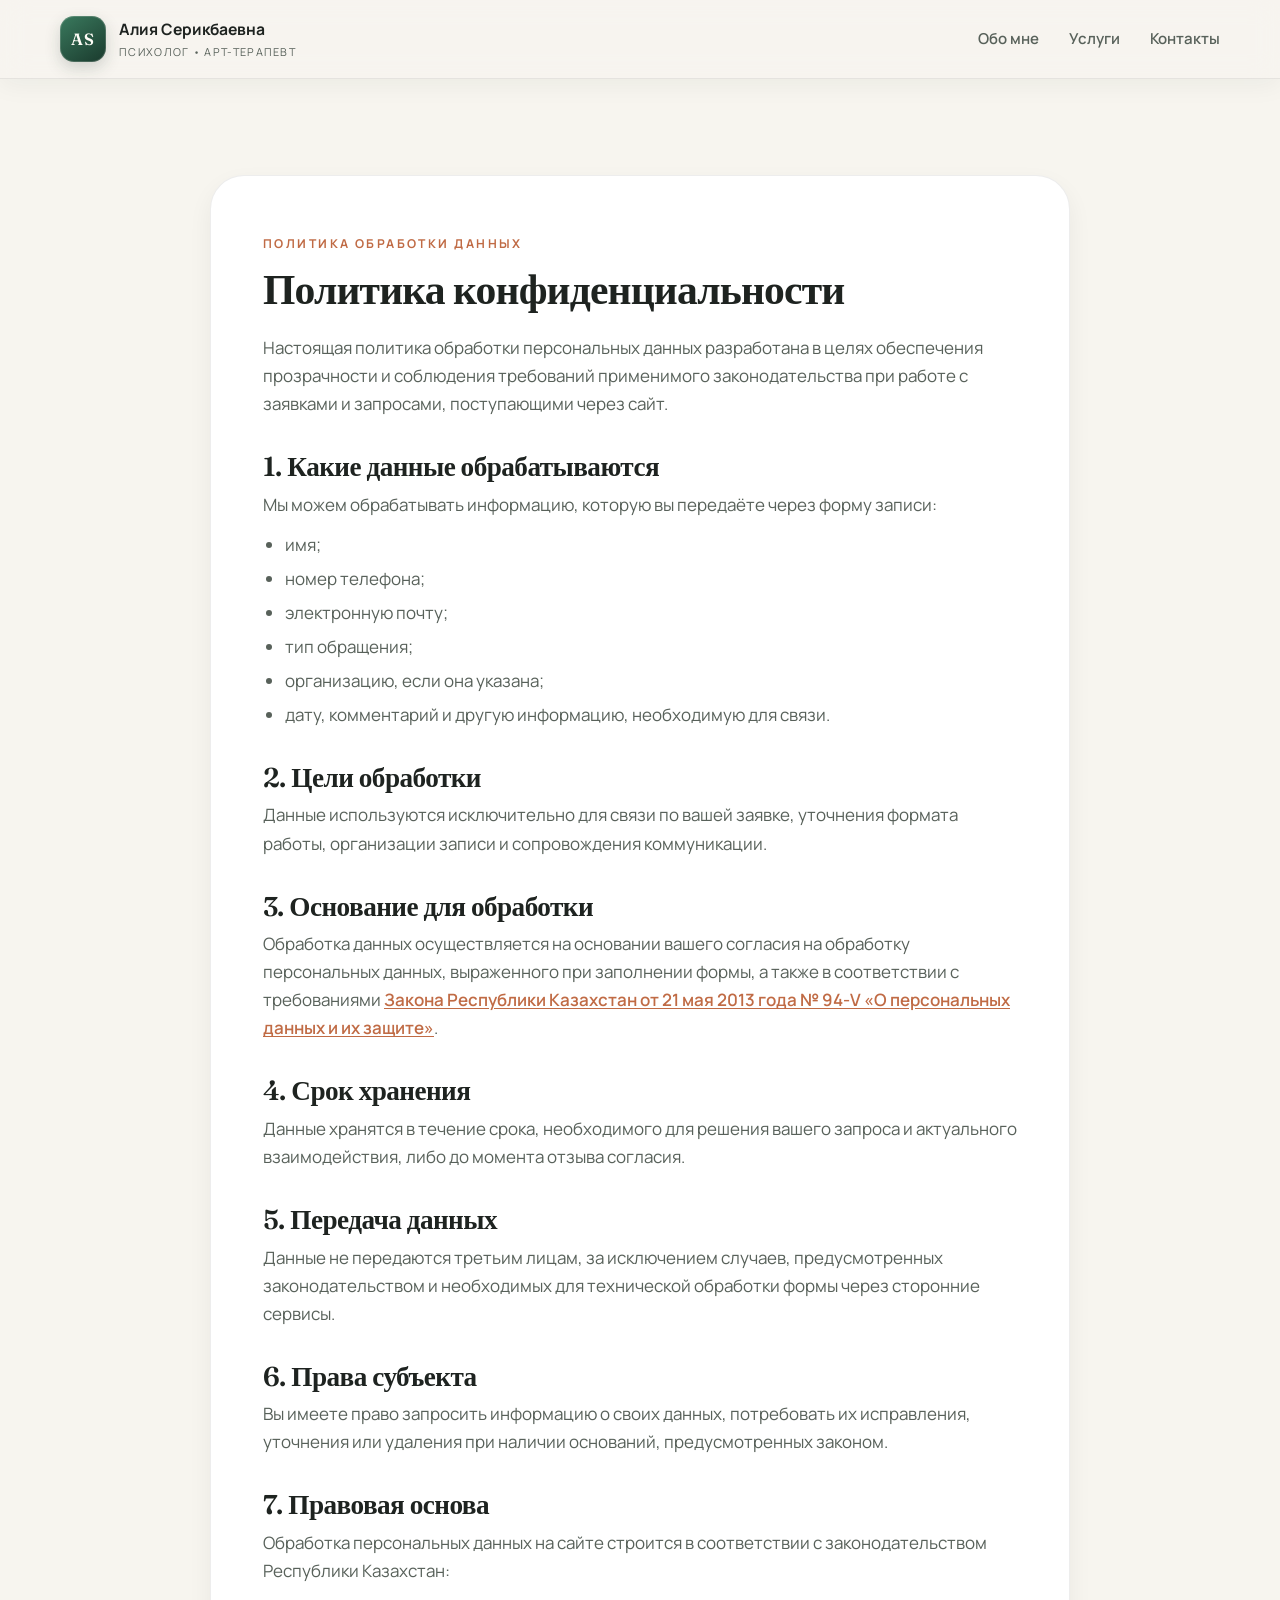
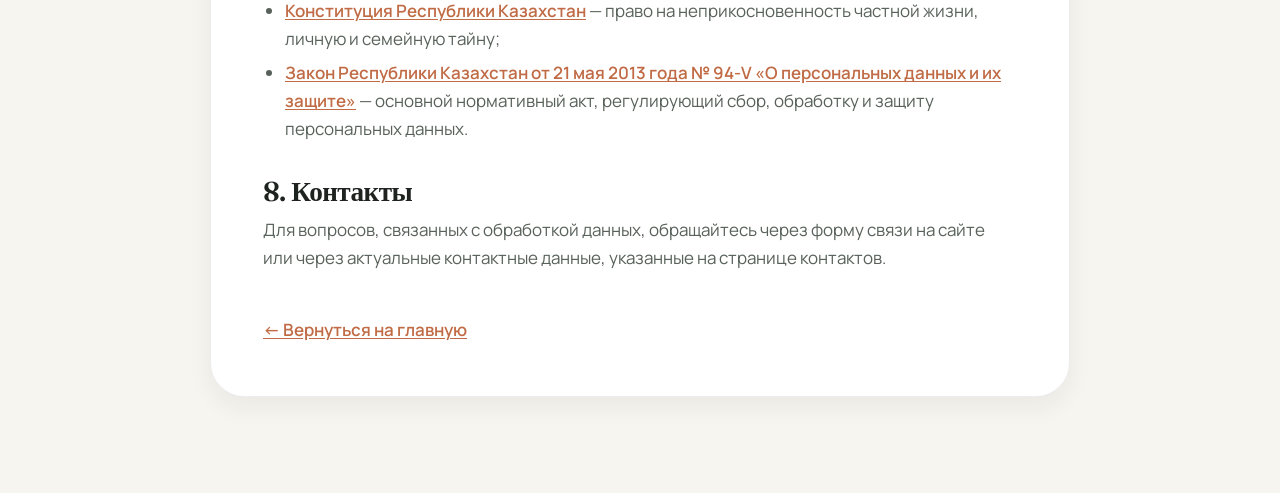
==== commit e068fdda: "Privacy policy: cite Kazakhstan law with official links - Section 3 now references Law of RK No. 94-" ====
--- a/privacy-policy.html
+++ b/privacy-policy.html
@@ -50,11 +50,21 @@
       .policy-wrap li {
         margin-bottom: 6px;
       }
+      .policy-wrap a {
+        color: var(--clay);
+        font-weight: 600;
+        text-decoration: underline;
+        text-underline-offset: 2px;
+      }
+      .policy-wrap a:hover {
+        color: var(--forest-700);
+      }
       .policy-back {
         display: inline-block;
         margin-top: 32px;
         font-weight: 700;
         color: var(--clay);
+        text-decoration: none;
       }
     </style>
   </head>
@@ -99,7 +109,12 @@
       <p>Данные используются исключительно для связи по вашей заявке, уточнения формата работы, организации записи и сопровождения коммуникации.</p>
 
       <h2>3. Основание для обработки</h2>
-      <p>Обработка данных осуществляется на основании вашего согласия на обработку персональных данных, выраженного при заполнении формы.</p>
+      <p>
+        Обработка данных осуществляется на основании вашего согласия на обработку персональных данных, выраженного при
+        заполнении формы, а также в соответствии с требованиями
+        <a href="https://adilet.zan.kz/rus/docs/Z1300000094" target="_blank" rel="noopener">
+          Закона Республики Казахстан от 21 мая 2013 года № 94-V «О персональных данных и их защите»</a>.
+      </p>
 
       <h2>4. Срок хранения</h2>
       <p>Данные хранятся в течение срока, необходимого для решения вашего запроса и актуального взаимодействия, либо до момента отзыва согласия.</p>
@@ -110,7 +125,21 @@
       <h2>6. Права субъекта</h2>
       <p>Вы имеете право запросить информацию о своих данных, потребовать их исправления, уточнения или удаления при наличии оснований, предусмотренных законом.</p>
 
-      <h2>7. Контакты</h2>
+      <h2>7. Правовая основа</h2>
+      <p>Обработка персональных данных на сайте строится в соответствии с законодательством Республики Казахстан:</p>
+      <ul>
+        <li>
+          <a href="https://adilet.zan.kz/rus/docs/K2600000000" target="_blank" rel="noopener">Конституция Республики Казахстан</a>
+          — право на неприкосновенность частной жизни, личную и семейную тайну;
+        </li>
+        <li>
+          <a href="https://adilet.zan.kz/rus/docs/Z1300000094" target="_blank" rel="noopener">
+            Закон Республики Казахстан от 21 мая 2013 года № 94-V «О персональных данных и их защите»</a>
+          — основной нормативный акт, регулирующий сбор, обработку и защиту персональных данных.
+        </li>
+      </ul>
+
+      <h2>8. Контакты</h2>
       <p>Для вопросов, связанных с обработкой данных, обращайтесь через форму связи на сайте или через актуальные контактные данные, указанные на странице контактов.</p>
 
       <a class="policy-back" href="./index.html">← Вернуться на главную</a>
